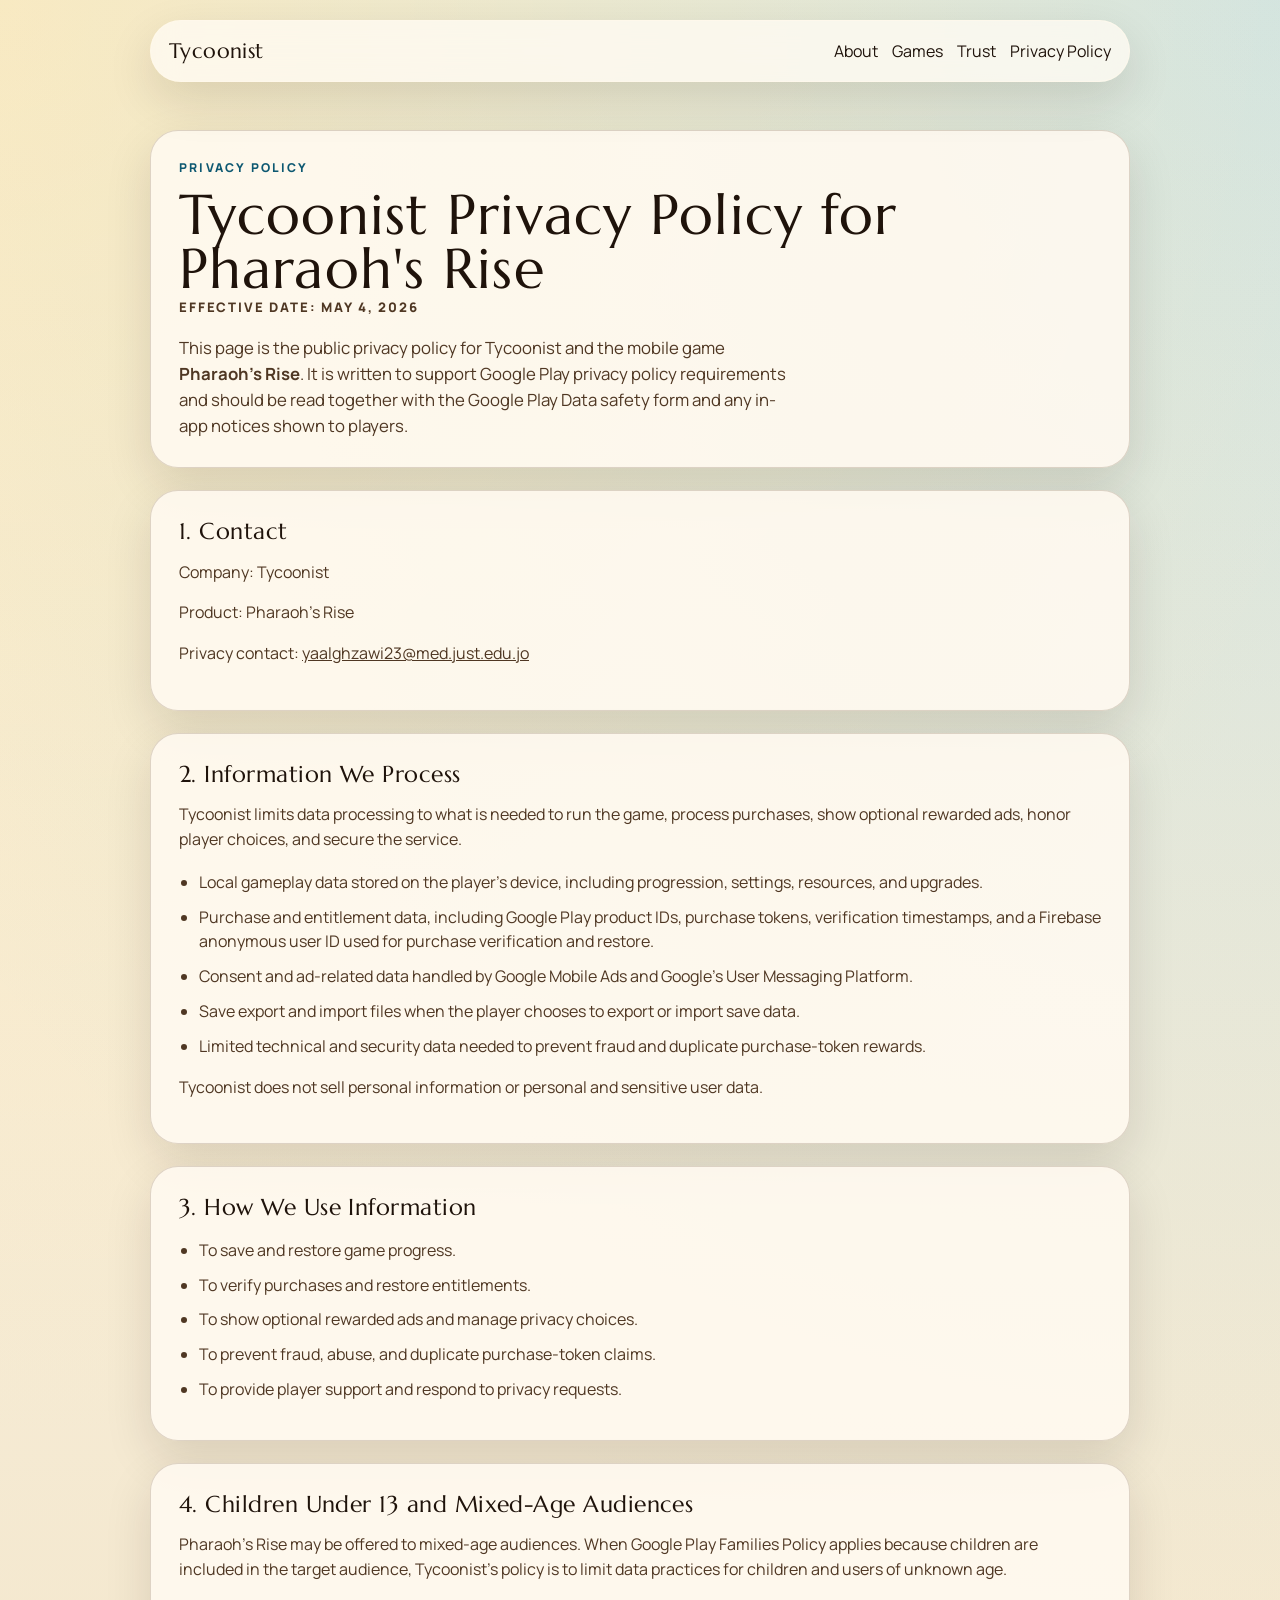
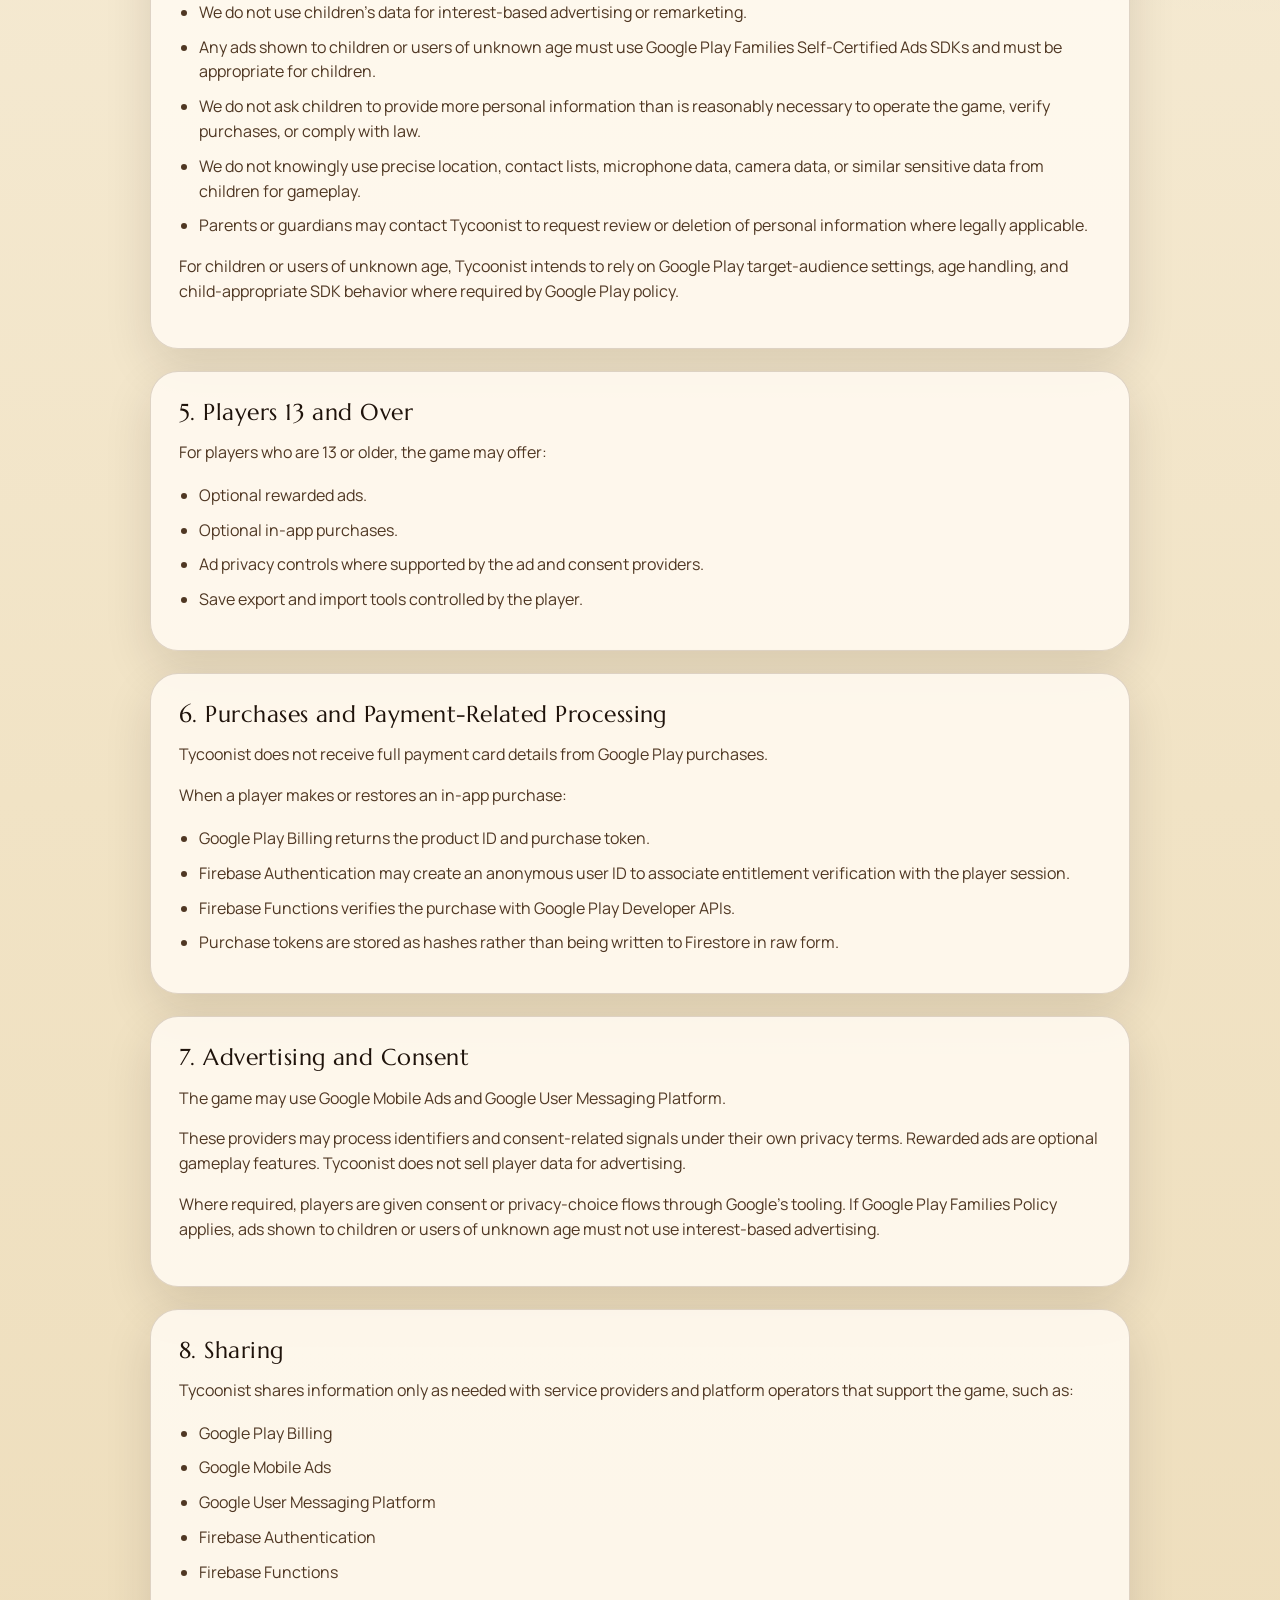
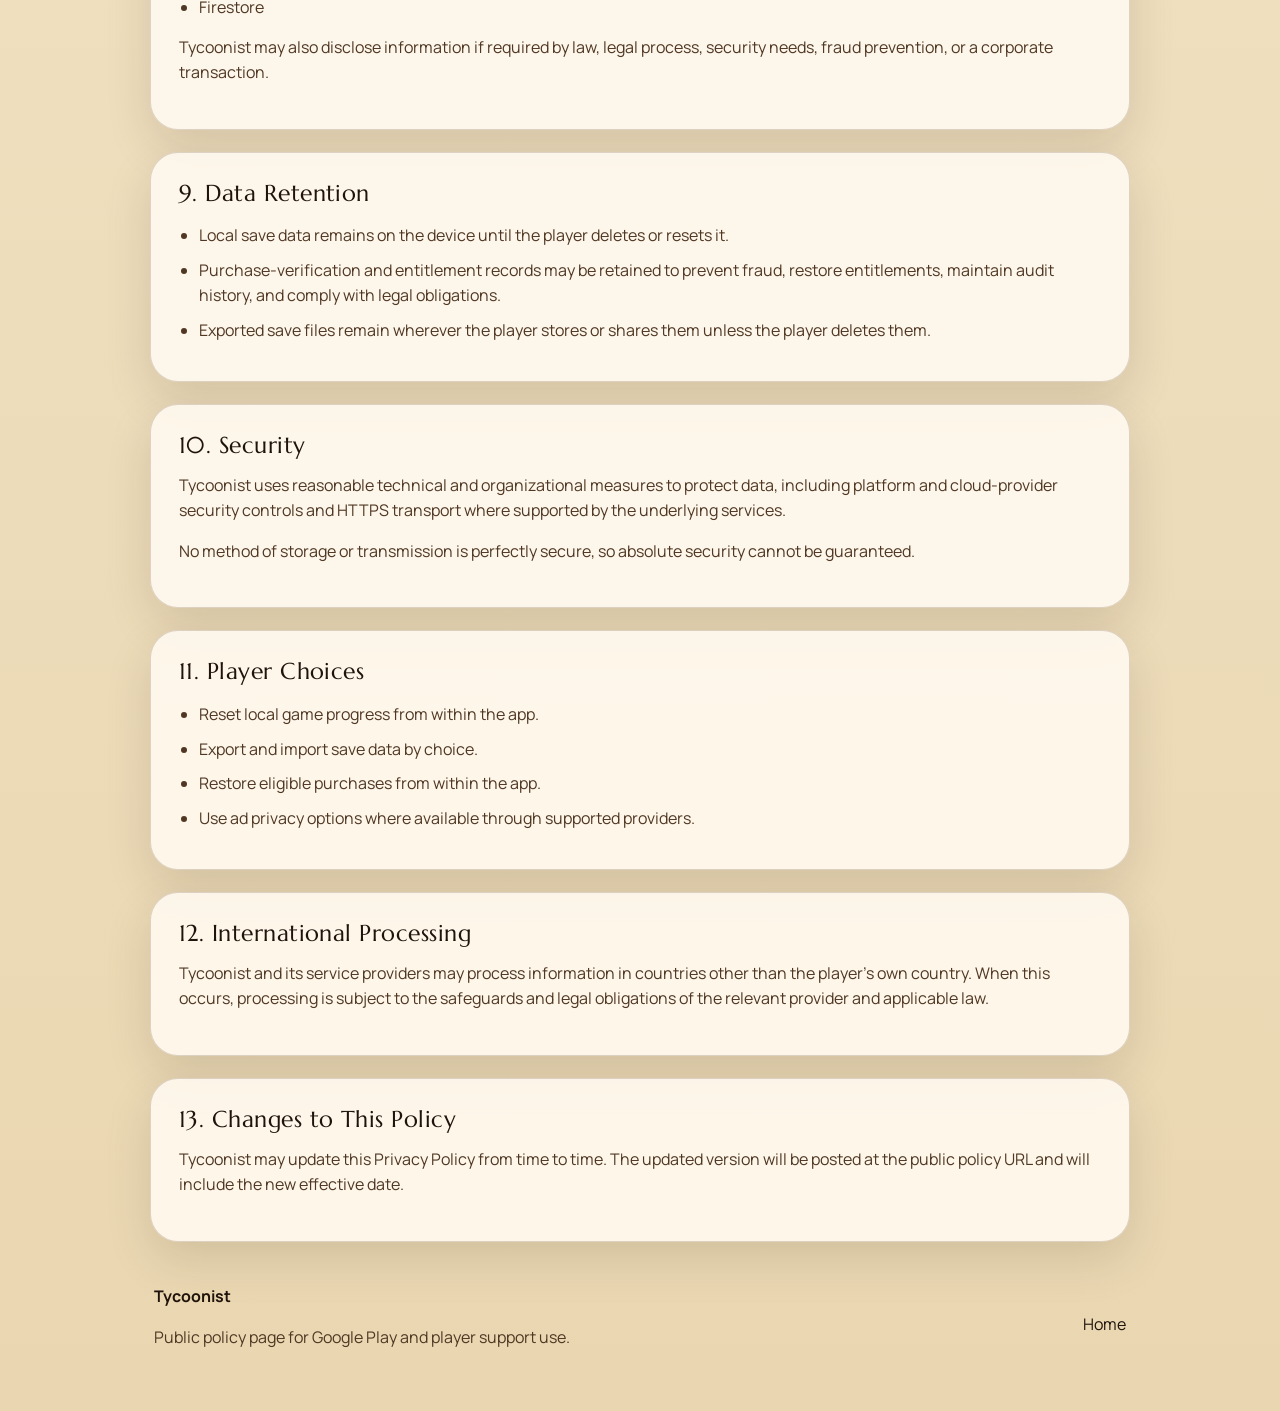
==== privacy-policy.html @ 2f2cbb04 "Add Tycoonist site and privacy policy" ====
<!DOCTYPE html>
<html lang="en">
  <head>
    <meta charset="UTF-8" />
    <meta name="viewport" content="width=device-width, initial-scale=1.0" />
    <meta
      name="description"
      content="Tycoonist privacy policy for Pharaoh's Rise, including disclosures for children under 13, users over 13, purchases, optional ads, and local save data."
    />
    <title>Tycoonist Privacy Policy</title>
    <link rel="preconnect" href="https://fonts.googleapis.com" />
    <link rel="preconnect" href="https://fonts.gstatic.com" crossorigin />
    <link
      href="https://fonts.googleapis.com/css2?family=Marcellus&family=Manrope:wght@400;500;600;700;800&display=swap"
      rel="stylesheet"
    />
    <link rel="stylesheet" href="./styles.css" />
  </head>
  <body>
    <div class="site-shell policy-shell">
      <header class="site-header">
        <a class="wordmark" href="./index.html">Tycoonist</a>
        <nav class="site-nav" aria-label="Primary">
          <a href="./index.html#about">About</a>
          <a href="./index.html#games">Games</a>
          <a href="./index.html#trust">Trust</a>
          <a href="./privacy-policy.html" aria-current="page">Privacy Policy</a>
        </nav>
      </header>

      <main class="policy-page">
        <section class="policy-header">
          <p class="eyebrow">Privacy Policy</p>
          <h1>Tycoonist Privacy Policy for Pharaoh's Rise</h1>
          <p class="policy-meta">Effective date: May 4, 2026</p>
          <p class="lede">
            This page is the public privacy policy for Tycoonist and the mobile
            game
            <strong>Pharaoh's Rise</strong>. It is written to support Google
            Play privacy policy requirements and should be read together with
            the Google Play Data safety form and any in-app notices shown to
            players.
          </p>
        </section>

        <section class="policy-section">
          <h2>1. Contact</h2>
          <p>Company: Tycoonist</p>
          <p>Product: Pharaoh's Rise</p>
          <p>
            Privacy contact:
            <a href="mailto:yaalghzawi23@med.just.edu.jo"
              >yaalghzawi23@med.just.edu.jo</a
            >
          </p>
        </section>

        <section class="policy-section">
          <h2>2. Information We Process</h2>
          <p>
            Tycoonist limits data processing to what is needed to run the game,
            process purchases, show optional rewarded ads, honor player choices,
            and secure the service.
          </p>
          <ul>
            <li>
              Local gameplay data stored on the player's device, including
              progression, settings, resources, and upgrades.
            </li>
            <li>
              Purchase and entitlement data, including Google Play product IDs,
              purchase tokens, verification timestamps, and a Firebase anonymous
              user ID used for purchase verification and restore.
            </li>
            <li>
              Consent and ad-related data handled by Google Mobile Ads and
              Google's User Messaging Platform.
            </li>
            <li>
              Save export and import files when the player chooses to export or
              import save data.
            </li>
            <li>
              Limited technical and security data needed to prevent fraud and
              duplicate purchase-token rewards.
            </li>
          </ul>
          <p>
            Tycoonist does not sell personal information or personal and
            sensitive user data.
          </p>
        </section>

        <section class="policy-section">
          <h2>3. How We Use Information</h2>
          <ul>
            <li>To save and restore game progress.</li>
            <li>To verify purchases and restore entitlements.</li>
            <li>To show optional rewarded ads and manage privacy choices.</li>
            <li>
              To prevent fraud, abuse, and duplicate purchase-token claims.
            </li>
            <li>To provide player support and respond to privacy requests.</li>
          </ul>
        </section>

        <section class="policy-section">
          <h2>4. Children Under 13 and Mixed-Age Audiences</h2>
          <p>
            Pharaoh's Rise may be offered to mixed-age audiences. When Google
            Play Families Policy applies because children are included in the
            target audience, Tycoonist's policy is to limit data practices for
            children and users of unknown age.
          </p>
          <ul>
            <li>
              We do not use children's data for interest-based advertising or
              remarketing.
            </li>
            <li>
              Any ads shown to children or users of unknown age must use Google
              Play Families Self-Certified Ads SDKs and must be appropriate for
              children.
            </li>
            <li>
              We do not ask children to provide more personal information than
              is reasonably necessary to operate the game, verify purchases, or
              comply with law.
            </li>
            <li>
              We do not knowingly use precise location, contact lists,
              microphone data, camera data, or similar sensitive data from
              children for gameplay.
            </li>
            <li>
              Parents or guardians may contact Tycoonist to request review or
              deletion of personal information where legally applicable.
            </li>
          </ul>
          <p>
            For children or users of unknown age, Tycoonist intends to rely on
            Google Play target-audience settings, age handling, and
            child-appropriate SDK behavior where required by Google Play policy.
          </p>
        </section>

        <section class="policy-section">
          <h2>5. Players 13 and Over</h2>
          <p>For players who are 13 or older, the game may offer:</p>
          <ul>
            <li>Optional rewarded ads.</li>
            <li>Optional in-app purchases.</li>
            <li>
              Ad privacy controls where supported by the ad and consent
              providers.
            </li>
            <li>Save export and import tools controlled by the player.</li>
          </ul>
        </section>

        <section class="policy-section">
          <h2>6. Purchases and Payment-Related Processing</h2>
          <p>
            Tycoonist does not receive full payment card details from Google
            Play purchases.
          </p>
          <p>When a player makes or restores an in-app purchase:</p>
          <ul>
            <li>
              Google Play Billing returns the product ID and purchase token.
            </li>
            <li>
              Firebase Authentication may create an anonymous user ID to
              associate entitlement verification with the player session.
            </li>
            <li>
              Firebase Functions verifies the purchase with Google Play
              Developer APIs.
            </li>
            <li>
              Purchase tokens are stored as hashes rather than being written to
              Firestore in raw form.
            </li>
          </ul>
        </section>

        <section class="policy-section">
          <h2>7. Advertising and Consent</h2>
          <p>
            The game may use Google Mobile Ads and Google User Messaging
            Platform.
          </p>
          <p>
            These providers may process identifiers and consent-related signals
            under their own privacy terms. Rewarded ads are optional gameplay
            features. Tycoonist does not sell player data for advertising.
          </p>
          <p>
            Where required, players are given consent or privacy-choice flows
            through Google's tooling. If Google Play Families Policy applies,
            ads shown to children or users of unknown age must not use
            interest-based advertising.
          </p>
        </section>

        <section class="policy-section">
          <h2>8. Sharing</h2>
          <p>
            Tycoonist shares information only as needed with service providers
            and platform operators that support the game, such as:
          </p>
          <ul>
            <li>Google Play Billing</li>
            <li>Google Mobile Ads</li>
            <li>Google User Messaging Platform</li>
            <li>Firebase Authentication</li>
            <li>Firebase Functions</li>
            <li>Firestore</li>
          </ul>
          <p>
            Tycoonist may also disclose information if required by law, legal
            process, security needs, fraud prevention, or a corporate
            transaction.
          </p>
        </section>

        <section class="policy-section">
          <h2>9. Data Retention</h2>
          <ul>
            <li>
              Local save data remains on the device until the player deletes or
              resets it.
            </li>
            <li>
              Purchase-verification and entitlement records may be retained to
              prevent fraud, restore entitlements, maintain audit history, and
              comply with legal obligations.
            </li>
            <li>
              Exported save files remain wherever the player stores or shares
              them unless the player deletes them.
            </li>
          </ul>
        </section>

        <section class="policy-section">
          <h2>10. Security</h2>
          <p>
            Tycoonist uses reasonable technical and organizational measures to
            protect data, including platform and cloud-provider security
            controls and HTTPS transport where supported by the underlying
            services.
          </p>
          <p>
            No method of storage or transmission is perfectly secure, so
            absolute security cannot be guaranteed.
          </p>
        </section>

        <section class="policy-section">
          <h2>11. Player Choices</h2>
          <ul>
            <li>Reset local game progress from within the app.</li>
            <li>Export and import save data by choice.</li>
            <li>Restore eligible purchases from within the app.</li>
            <li>
              Use ad privacy options where available through supported
              providers.
            </li>
          </ul>
        </section>

        <section class="policy-section">
          <h2>12. International Processing</h2>
          <p>
            Tycoonist and its service providers may process information in
            countries other than the player's own country. When this occurs,
            processing is subject to the safeguards and legal obligations of the
            relevant provider and applicable law.
          </p>
        </section>

        <section class="policy-section">
          <h2>13. Changes to This Policy</h2>
          <p>
            Tycoonist may update this Privacy Policy from time to time. The
            updated version will be posted at the public policy URL and will
            include the new effective date.
          </p>
        </section>
      </main>

      <footer class="site-footer">
        <div>
          <strong>Tycoonist</strong>
          <p>Public policy page for Google Play and player support use.</p>
        </div>
        <div>
          <a href="./index.html">Home</a>
        </div>
      </footer>
    </div>
  </body>
</html>
---- styles.css ----
:root {
  --sand-50: #fff8eb;
  --sand-100: #f3e2bf;
  --sand-200: #d8b87a;
  --sand-300: #b37e34;
  --ink-900: #1f130b;
  --ink-800: #312015;
  --ink-700: #4f3723;
  --river-500: #1ba6c8;
  --river-700: #0d5871;
  --sun-400: #f0b64d;
  --sun-500: #d48c1a;
  --card-border: rgba(77, 47, 17, 0.18);
  --shadow: 0 18px 48px rgba(30, 18, 10, 0.12);
  --radius-lg: 28px;
  --radius-md: 18px;
  color: var(--ink-900);
  background: radial-gradient(
      circle at top left,
      rgba(255, 225, 153, 0.46),
      transparent 30%
    ),
    radial-gradient(
      circle at top right,
      rgba(65, 174, 214, 0.22),
      transparent 34%
    ),
    linear-gradient(180deg, #fbf4e6 0%, #f1e3c5 52%, #ead7b1 100%);
  font-family: "Manrope", sans-serif;
  line-height: 1.55;
  font-weight: 400;
  font-synthesis: none;
  text-rendering: optimizeLegibility;
  -webkit-font-smoothing: antialiased;
  -moz-osx-font-smoothing: grayscale;
}

* {
  box-sizing: border-box;
}

html {
  scroll-behavior: smooth;
}

body {
  margin: 0;
  min-height: 100vh;
  color: var(--ink-900);
}

a {
  color: inherit;
}

.site-shell {
  width: min(1120px, calc(100% - 32px));
  margin: 0 auto;
  padding: 20px 0 40px;
}

.site-header,
.site-footer {
  display: flex;
  align-items: center;
  justify-content: space-between;
  gap: 16px;
}

.site-header {
  position: sticky;
  top: 12px;
  z-index: 10;
  padding: 14px 18px;
  margin-bottom: 26px;
  border: 1px solid rgba(255, 248, 235, 0.72);
  border-radius: 999px;
  background: rgba(255, 251, 244, 0.78);
  backdrop-filter: blur(14px);
  box-shadow: var(--shadow);
}

.wordmark,
h1,
h2,
h3 {
  font-family: "Marcellus", serif;
  letter-spacing: 0.02em;
}

.wordmark {
  text-decoration: none;
  font-size: 1.3rem;
}

.site-nav {
  display: flex;
  flex-wrap: wrap;
  gap: 14px;
}

.site-nav a,
.site-footer a {
  text-decoration: none;
}

.site-nav a:hover,
.site-footer a:hover,
.policy-section a:hover {
  text-decoration: underline;
}

.hero,
.content-section,
.policy-section,
.policy-header {
  border: 1px solid var(--card-border);
  border-radius: var(--radius-lg);
  background: rgba(255, 250, 241, 0.88);
  box-shadow: var(--shadow);
}

.hero {
  display: grid;
  grid-template-columns: minmax(0, 1.45fr) minmax(280px, 0.9fr);
  gap: 22px;
  padding: 30px;
}

.hero-copy,
.hero-card,
.feature-panel,
.final-callout,
.policy-header,
.policy-section {
  min-width: 0;
}

.eyebrow {
  margin: 0 0 10px;
  color: var(--river-700);
  font-size: 0.76rem;
  font-weight: 800;
  letter-spacing: 0.18em;
  text-transform: uppercase;
}

h1 {
  margin: 0;
  font-size: clamp(2.4rem, 5vw, 4.5rem);
  line-height: 0.97;
}

h2 {
  margin: 0;
  font-size: clamp(1.6rem, 3vw, 2.7rem);
  line-height: 1.05;
}

h3 {
  margin: 0 0 10px;
  font-size: 1.3rem;
}

.lede,
.hero-card p,
.feature-copy p,
.trust-card p,
.policy-section p,
.policy-section li,
.site-footer p,
.two-column p,
.final-callout p {
  color: var(--ink-700);
}

.lede {
  margin: 18px 0 0;
  max-width: 62ch;
  font-size: 1.05rem;
}

.hero-actions {
  display: flex;
  flex-wrap: wrap;
  gap: 12px;
  margin-top: 24px;
}

.button {
  display: inline-flex;
  align-items: center;
  justify-content: center;
  min-height: 46px;
  padding: 0 18px;
  border-radius: 999px;
  font-weight: 800;
  text-decoration: none;
}

.button-primary {
  color: #fffaf1;
  background: linear-gradient(135deg, var(--river-700), var(--river-500));
}

.button-secondary {
  border: 1px solid rgba(13, 88, 113, 0.2);
  background: rgba(255, 255, 255, 0.7);
}

.hero-card,
.trust-card {
  padding: 22px;
  border-radius: var(--radius-md);
  background: linear-gradient(
    180deg,
    rgba(255, 243, 217, 0.95),
    rgba(238, 221, 181, 0.94)
  );
  border: 1px solid rgba(143, 98, 37, 0.12);
}

.card-label,
.policy-meta {
  margin: 0 0 10px;
  color: var(--ink-700);
  font-size: 0.82rem;
  font-weight: 800;
  text-transform: uppercase;
  letter-spacing: 0.14em;
}

.stat-grid {
  display: grid;
  grid-template-columns: repeat(2, minmax(0, 1fr));
  gap: 14px;
  margin: 22px 0 0;
}

.stat-grid div {
  padding: 14px;
  border-radius: 16px;
  background: rgba(255, 251, 245, 0.72);
}

.stat-grid dt {
  color: var(--ink-700);
  font-size: 0.78rem;
  text-transform: uppercase;
  letter-spacing: 0.08em;
}

.stat-grid dd {
  margin: 6px 0 0;
  font-weight: 800;
}

.content-section,
.policy-header,
.policy-section {
  padding: 28px;
  margin-top: 22px;
}

.section-heading {
  display: grid;
  gap: 10px;
  margin-bottom: 22px;
}

.two-column {
  display: grid;
  grid-template-columns: repeat(2, minmax(0, 1fr));
  gap: 22px;
}

.feature-panel {
  display: grid;
  grid-template-columns: minmax(260px, 0.95fr) minmax(0, 1.1fr);
  gap: 22px;
  align-items: stretch;
}

.feature-media {
  position: relative;
  min-height: 320px;
  overflow: hidden;
  border-radius: 26px;
  background: linear-gradient(
    180deg,
    rgba(34, 163, 203, 0.92) 0%,
    rgba(16, 91, 117, 0.95) 42%,
    rgba(240, 205, 141, 0.98) 42%,
    rgba(216, 175, 100, 0.98) 100%
  );
}

.sun-disc {
  position: absolute;
  top: 34px;
  right: 36px;
  width: 112px;
  height: 112px;
  border-radius: 50%;
  background: radial-gradient(
    circle at 35% 35%,
    #fff0be 0%,
    var(--sun-400) 42%,
    var(--sun-500) 100%
  );
  box-shadow: 0 0 48px rgba(240, 182, 77, 0.34);
}

.dune-ridge {
  position: absolute;
  left: -6%;
  right: -6%;
  border-radius: 50%;
}

.dune-ridge-back {
  bottom: 26%;
  height: 140px;
  background: linear-gradient(
    180deg,
    rgba(232, 200, 138, 0.98),
    rgba(188, 136, 61, 0.98)
  );
}

.dune-ridge-front {
  bottom: -7%;
  height: 220px;
  background: linear-gradient(
    180deg,
    rgba(209, 163, 86, 0.98),
    rgba(150, 96, 32, 0.98)
  );
}

.city-band {
  position: absolute;
  left: 13%;
  right: 13%;
  bottom: 24%;
  display: flex;
  align-items: end;
  justify-content: space-between;
  gap: 12px;
}

.city-band span {
  display: block;
  width: 18%;
  border-radius: 8px 8px 0 0;
  background: linear-gradient(
    180deg,
    rgba(76, 46, 20, 0.96),
    rgba(40, 24, 11, 0.98)
  );
}

.city-band span:nth-child(1) {
  height: 84px;
}

.city-band span:nth-child(2) {
  height: 118px;
}

.city-band span:nth-child(3) {
  height: 68px;
}

.city-band span:nth-child(4) {
  height: 146px;
}

.feature-list,
.policy-section ul {
  margin: 18px 0 0;
  padding-left: 20px;
}

.feature-list li,
.policy-section li {
  margin-bottom: 10px;
}

.trust-grid {
  display: grid;
  grid-template-columns: repeat(3, minmax(0, 1fr));
  gap: 18px;
}

.final-callout {
  display: flex;
  align-items: center;
  justify-content: space-between;
  gap: 18px;
}

.site-footer {
  margin-top: 22px;
  padding: 20px 4px 6px;
}

.policy-shell {
  max-width: 980px;
}

.policy-page {
  display: grid;
  gap: 0;
}

.policy-header h1 {
  font-size: clamp(2rem, 4.4vw, 3.5rem);
}

.policy-section h2 {
  margin-bottom: 12px;
  font-size: 1.45rem;
}

@media (max-width: 860px) {
  .site-shell {
    width: min(100% - 18px, 1120px);
    padding-top: 10px;
  }

  .site-header,
  .site-footer,
  .hero,
  .feature-panel,
  .two-column,
  .trust-grid,
  .final-callout {
    grid-template-columns: 1fr;
    flex-direction: column;
    align-items: stretch;
  }

  .site-header,
  .site-footer {
    border-radius: 24px;
  }

  .hero,
  .content-section,
  .policy-header,
  .policy-section {
    padding: 20px;
  }

  .hero {
    gap: 18px;
  }

  .feature-media {
    min-height: 250px;
  }
}

@media (max-width: 560px) {
  .site-nav {
    gap: 10px;
    font-size: 0.92rem;
  }

  .stat-grid,
  .trust-grid {
    grid-template-columns: 1fr;
  }
}
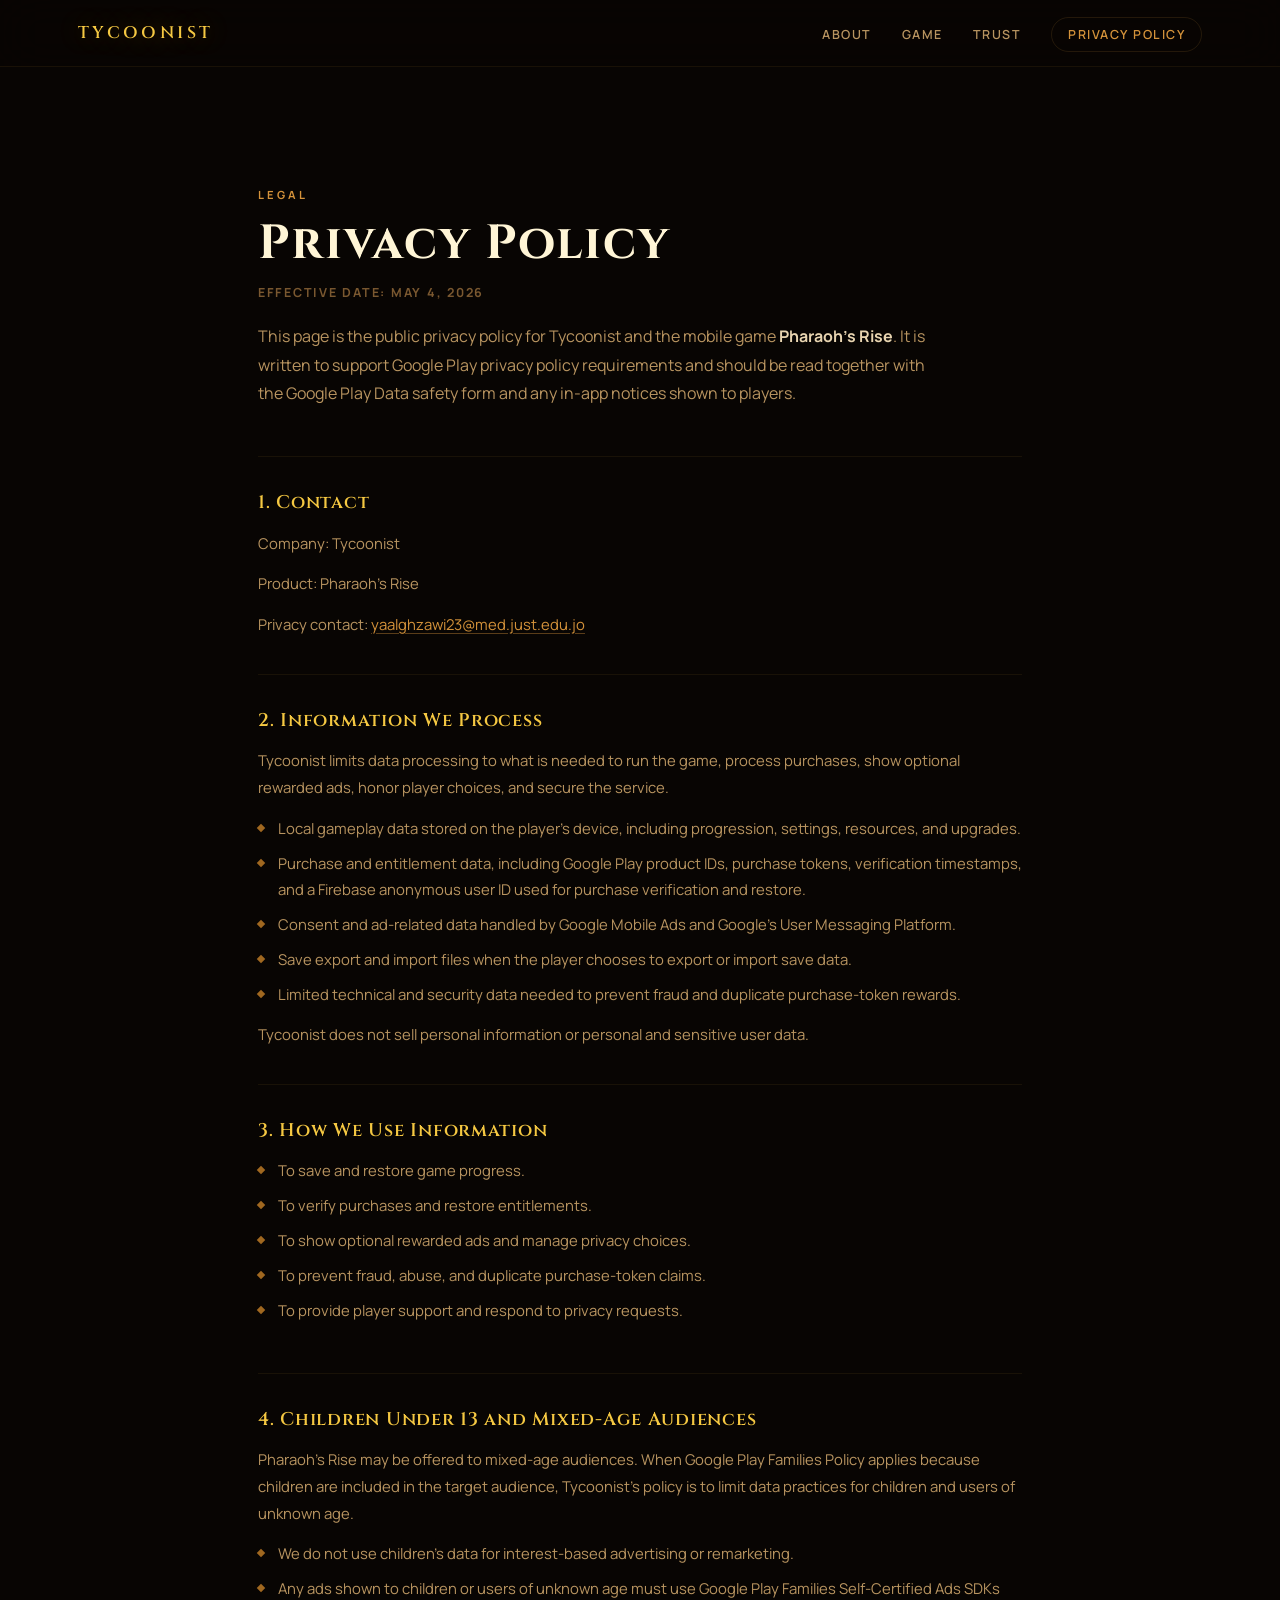
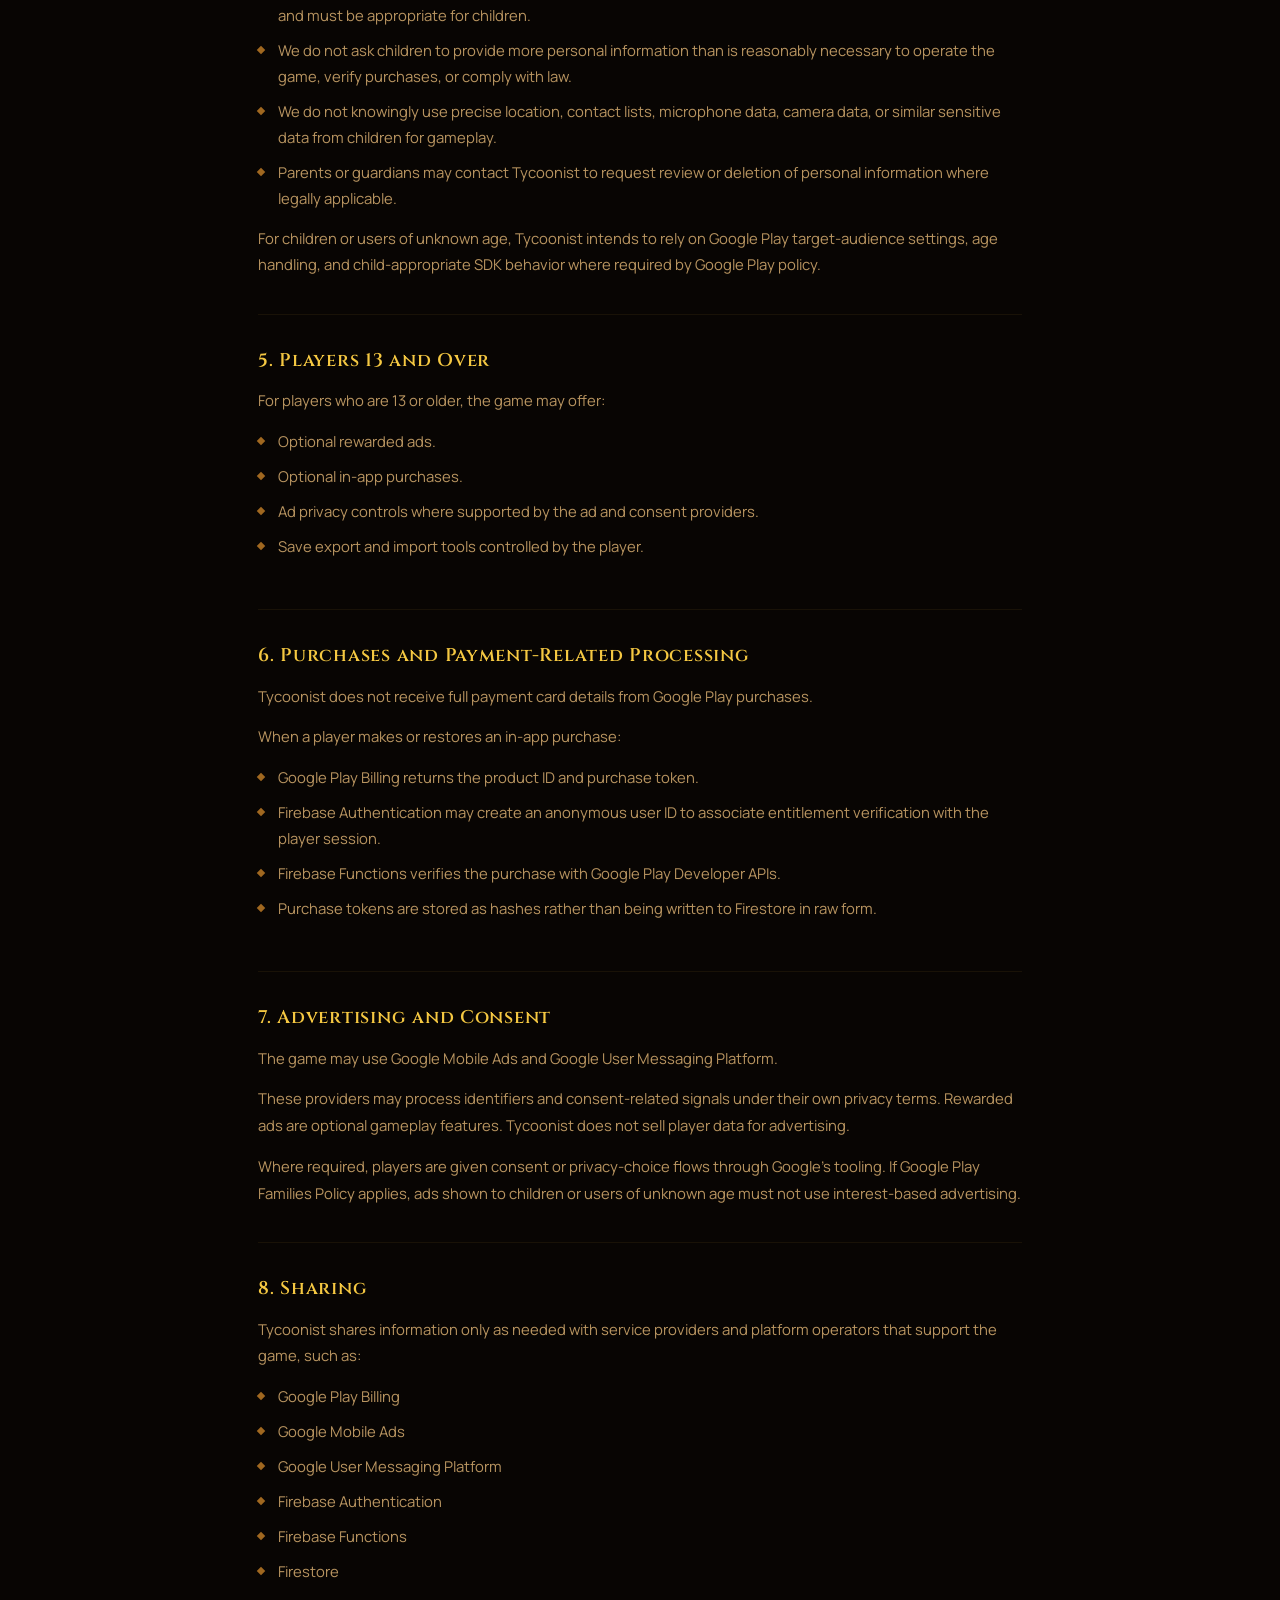
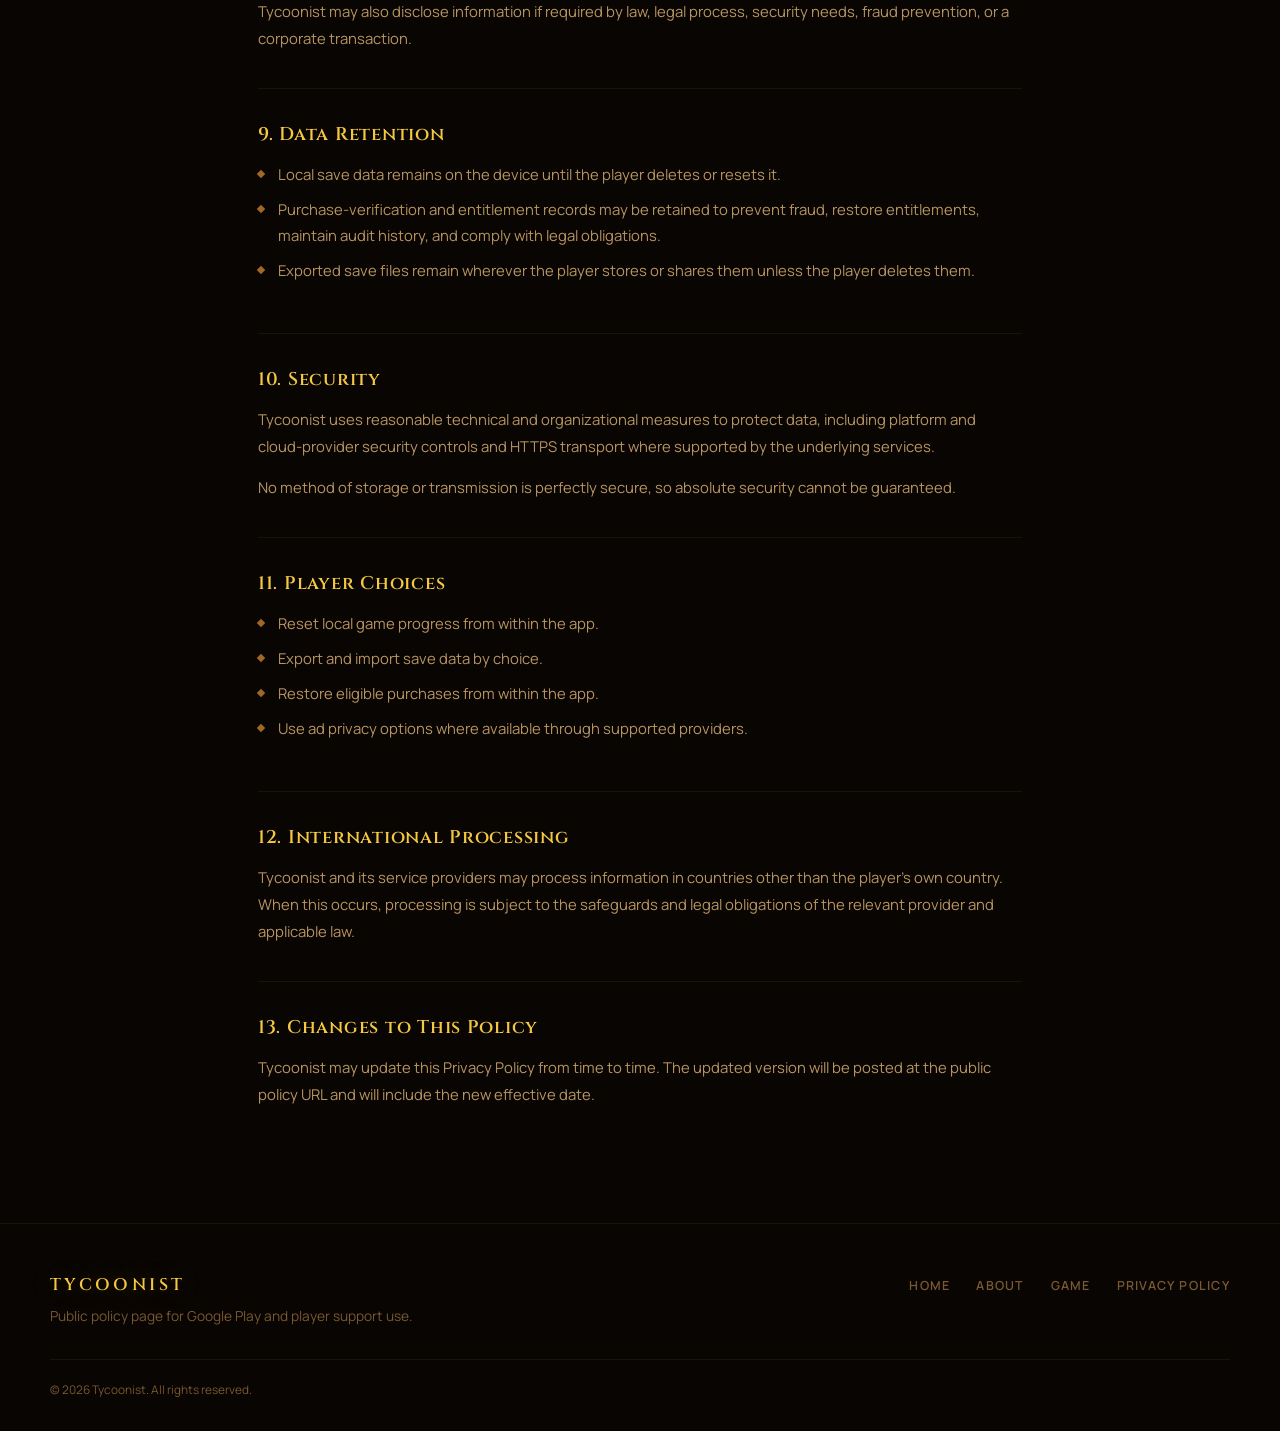
==== commit 443de1de: "Redesign website with immersive dark Egyptian game aesthetic Complete visual overhaul inspired by Ph" ====
--- a/privacy-policy.html
+++ b/privacy-policy.html
@@ -7,41 +7,50 @@
       name="description"
       content="Tycoonist privacy policy for Pharaoh's Rise, including disclosures for children under 13, users over 13, purchases, optional ads, and local save data."
     />
-    <title>Tycoonist Privacy Policy</title>
+    <title>Privacy Policy — Tycoonist</title>
     <link rel="preconnect" href="https://fonts.googleapis.com" />
     <link rel="preconnect" href="https://fonts.gstatic.com" crossorigin />
     <link
-      href="https://fonts.googleapis.com/css2?family=Marcellus&family=Manrope:wght@400;500;600;700;800&display=swap"
+      href="https://fonts.googleapis.com/css2?family=Cinzel:wght@400;600;700;900&family=Cinzel+Decorative:wght@700&family=Lora:ital,wght@0,400;1,400&family=Manrope:wght@400;500;600;700;800&display=swap"
       rel="stylesheet"
     />
     <link rel="stylesheet" href="./styles.css" />
   </head>
-  <body>
-    <div class="site-shell policy-shell">
-      <header class="site-header">
-        <a class="wordmark" href="./index.html">Tycoonist</a>
-        <nav class="site-nav" aria-label="Primary">
-          <a href="./index.html#about">About</a>
-          <a href="./index.html#games">Games</a>
-          <a href="./index.html#trust">Trust</a>
-          <a href="./privacy-policy.html" aria-current="page">Privacy Policy</a>
-        </nav>
+  <body class="policy-page-body">
+
+    <!-- ============================================================
+         NAVIGATION
+    ============================================================ -->
+    <nav class="site-nav" role="navigation" aria-label="Primary">
+      <div class="nav-inner">
+        <a class="wordmark" href="./index.html">TYCOONIST</a>
+        <ul class="nav-links" role="list">
+          <li><a href="./index.html#about">About</a></li>
+          <li><a href="./index.html#game">Game</a></li>
+          <li><a href="./index.html#trust">Trust</a></li>
+          <li><a href="./privacy-policy.html" class="nav-pill" aria-current="page">Privacy Policy</a></li>
+        </ul>
+      </div>
+    </nav>
+
+    <!-- ============================================================
+         POLICY CONTENT
+    ============================================================ -->
+    <div class="policy-wrapper">
+
+      <header class="policy-hero">
+        <p class="section-eyebrow">Legal</p>
+        <h1>Privacy Policy</h1>
+        <p class="policy-meta">Effective date: May 4, 2026</p>
+        <p class="policy-intro">
+          This page is the public privacy policy for Tycoonist and the mobile game
+          <strong>Pharaoh's Rise</strong>. It is written to support Google Play privacy
+          policy requirements and should be read together with the Google Play Data safety
+          form and any in-app notices shown to players.
+        </p>
       </header>
 
-      <main class="policy-page">
-        <section class="policy-header">
-          <p class="eyebrow">Privacy Policy</p>
-          <h1>Tycoonist Privacy Policy for Pharaoh's Rise</h1>
-          <p class="policy-meta">Effective date: May 4, 2026</p>
-          <p class="lede">
-            This page is the public privacy policy for Tycoonist and the mobile
-            game
-            <strong>Pharaoh's Rise</strong>. It is written to support Google
-            Play privacy policy requirements and should be read together with
-            the Google Play Data safety form and any in-app notices shown to
-            players.
-          </p>
-        </section>
+      <main>
 
         <section class="policy-section">
           <h2>1. Contact</h2>
@@ -49,46 +58,40 @@
           <p>Product: Pharaoh's Rise</p>
           <p>
             Privacy contact:
-            <a href="mailto:yaalghzawi23@med.just.edu.jo"
-              >yaalghzawi23@med.just.edu.jo</a
-            >
+            <a href="mailto:yaalghzawi23@med.just.edu.jo">yaalghzawi23@med.just.edu.jo</a>
           </p>
         </section>
 
         <section class="policy-section">
           <h2>2. Information We Process</h2>
           <p>
-            Tycoonist limits data processing to what is needed to run the game,
-            process purchases, show optional rewarded ads, honor player choices,
-            and secure the service.
-          </p>
-          <ul>
-            <li>
-              Local gameplay data stored on the player's device, including
-              progression, settings, resources, and upgrades.
-            </li>
-            <li>
-              Purchase and entitlement data, including Google Play product IDs,
-              purchase tokens, verification timestamps, and a Firebase anonymous
-              user ID used for purchase verification and restore.
-            </li>
-            <li>
-              Consent and ad-related data handled by Google Mobile Ads and
-              Google's User Messaging Platform.
-            </li>
-            <li>
-              Save export and import files when the player chooses to export or
-              import save data.
-            </li>
-            <li>
-              Limited technical and security data needed to prevent fraud and
-              duplicate purchase-token rewards.
-            </li>
-          </ul>
-          <p>
-            Tycoonist does not sell personal information or personal and
-            sensitive user data.
-          </p>
+            Tycoonist limits data processing to what is needed to run the game, process
+            purchases, show optional rewarded ads, honor player choices, and secure the service.
+          </p>
+          <ul>
+            <li>
+              Local gameplay data stored on the player's device, including progression,
+              settings, resources, and upgrades.
+            </li>
+            <li>
+              Purchase and entitlement data, including Google Play product IDs, purchase
+              tokens, verification timestamps, and a Firebase anonymous user ID used for
+              purchase verification and restore.
+            </li>
+            <li>
+              Consent and ad-related data handled by Google Mobile Ads and Google's User
+              Messaging Platform.
+            </li>
+            <li>
+              Save export and import files when the player chooses to export or import
+              save data.
+            </li>
+            <li>
+              Limited technical and security data needed to prevent fraud and duplicate
+              purchase-token rewards.
+            </li>
+          </ul>
+          <p>Tycoonist does not sell personal information or personal and sensitive user data.</p>
         </section>
 
         <section class="policy-section">
@@ -97,9 +100,7 @@
             <li>To save and restore game progress.</li>
             <li>To verify purchases and restore entitlements.</li>
             <li>To show optional rewarded ads and manage privacy choices.</li>
-            <li>
-              To prevent fraud, abuse, and duplicate purchase-token claims.
-            </li>
+            <li>To prevent fraud, abuse, and duplicate purchase-token claims.</li>
             <li>To provide player support and respond to privacy requests.</li>
           </ul>
         </section>
@@ -107,40 +108,35 @@
         <section class="policy-section">
           <h2>4. Children Under 13 and Mixed-Age Audiences</h2>
           <p>
-            Pharaoh's Rise may be offered to mixed-age audiences. When Google
-            Play Families Policy applies because children are included in the
-            target audience, Tycoonist's policy is to limit data practices for
-            children and users of unknown age.
-          </p>
-          <ul>
-            <li>
-              We do not use children's data for interest-based advertising or
-              remarketing.
-            </li>
-            <li>
-              Any ads shown to children or users of unknown age must use Google
-              Play Families Self-Certified Ads SDKs and must be appropriate for
-              children.
-            </li>
-            <li>
-              We do not ask children to provide more personal information than
-              is reasonably necessary to operate the game, verify purchases, or
-              comply with law.
-            </li>
-            <li>
-              We do not knowingly use precise location, contact lists,
-              microphone data, camera data, or similar sensitive data from
-              children for gameplay.
-            </li>
-            <li>
-              Parents or guardians may contact Tycoonist to request review or
-              deletion of personal information where legally applicable.
-            </li>
-          </ul>
-          <p>
-            For children or users of unknown age, Tycoonist intends to rely on
-            Google Play target-audience settings, age handling, and
-            child-appropriate SDK behavior where required by Google Play policy.
+            Pharaoh's Rise may be offered to mixed-age audiences. When Google Play Families
+            Policy applies because children are included in the target audience, Tycoonist's
+            policy is to limit data practices for children and users of unknown age.
+          </p>
+          <ul>
+            <li>
+              We do not use children's data for interest-based advertising or remarketing.
+            </li>
+            <li>
+              Any ads shown to children or users of unknown age must use Google Play Families
+              Self-Certified Ads SDKs and must be appropriate for children.
+            </li>
+            <li>
+              We do not ask children to provide more personal information than is reasonably
+              necessary to operate the game, verify purchases, or comply with law.
+            </li>
+            <li>
+              We do not knowingly use precise location, contact lists, microphone data,
+              camera data, or similar sensitive data from children for gameplay.
+            </li>
+            <li>
+              Parents or guardians may contact Tycoonist to request review or deletion of
+              personal information where legally applicable.
+            </li>
+          </ul>
+          <p>
+            For children or users of unknown age, Tycoonist intends to rely on Google Play
+            target-audience settings, age handling, and child-appropriate SDK behavior where
+            required by Google Play policy.
           </p>
         </section>
 
@@ -150,64 +146,49 @@
           <ul>
             <li>Optional rewarded ads.</li>
             <li>Optional in-app purchases.</li>
-            <li>
-              Ad privacy controls where supported by the ad and consent
-              providers.
-            </li>
+            <li>Ad privacy controls where supported by the ad and consent providers.</li>
             <li>Save export and import tools controlled by the player.</li>
           </ul>
         </section>
 
         <section class="policy-section">
           <h2>6. Purchases and Payment-Related Processing</h2>
-          <p>
-            Tycoonist does not receive full payment card details from Google
-            Play purchases.
-          </p>
+          <p>Tycoonist does not receive full payment card details from Google Play purchases.</p>
           <p>When a player makes or restores an in-app purchase:</p>
           <ul>
-            <li>
-              Google Play Billing returns the product ID and purchase token.
-            </li>
-            <li>
-              Firebase Authentication may create an anonymous user ID to
-              associate entitlement verification with the player session.
-            </li>
-            <li>
-              Firebase Functions verifies the purchase with Google Play
-              Developer APIs.
-            </li>
-            <li>
-              Purchase tokens are stored as hashes rather than being written to
-              Firestore in raw form.
+            <li>Google Play Billing returns the product ID and purchase token.</li>
+            <li>
+              Firebase Authentication may create an anonymous user ID to associate
+              entitlement verification with the player session.
+            </li>
+            <li>Firebase Functions verifies the purchase with Google Play Developer APIs.</li>
+            <li>
+              Purchase tokens are stored as hashes rather than being written to Firestore
+              in raw form.
             </li>
           </ul>
         </section>
 
         <section class="policy-section">
           <h2>7. Advertising and Consent</h2>
-          <p>
-            The game may use Google Mobile Ads and Google User Messaging
-            Platform.
-          </p>
-          <p>
-            These providers may process identifiers and consent-related signals
-            under their own privacy terms. Rewarded ads are optional gameplay
-            features. Tycoonist does not sell player data for advertising.
-          </p>
-          <p>
-            Where required, players are given consent or privacy-choice flows
-            through Google's tooling. If Google Play Families Policy applies,
-            ads shown to children or users of unknown age must not use
-            interest-based advertising.
+          <p>The game may use Google Mobile Ads and Google User Messaging Platform.</p>
+          <p>
+            These providers may process identifiers and consent-related signals under their
+            own privacy terms. Rewarded ads are optional gameplay features. Tycoonist does
+            not sell player data for advertising.
+          </p>
+          <p>
+            Where required, players are given consent or privacy-choice flows through Google's
+            tooling. If Google Play Families Policy applies, ads shown to children or users of
+            unknown age must not use interest-based advertising.
           </p>
         </section>
 
         <section class="policy-section">
           <h2>8. Sharing</h2>
           <p>
-            Tycoonist shares information only as needed with service providers
-            and platform operators that support the game, such as:
+            Tycoonist shares information only as needed with service providers and platform
+            operators that support the game, such as:
           </p>
           <ul>
             <li>Google Play Billing</li>
@@ -218,27 +199,22 @@
             <li>Firestore</li>
           </ul>
           <p>
-            Tycoonist may also disclose information if required by law, legal
-            process, security needs, fraud prevention, or a corporate
-            transaction.
+            Tycoonist may also disclose information if required by law, legal process,
+            security needs, fraud prevention, or a corporate transaction.
           </p>
         </section>
 
         <section class="policy-section">
           <h2>9. Data Retention</h2>
           <ul>
-            <li>
-              Local save data remains on the device until the player deletes or
-              resets it.
-            </li>
-            <li>
-              Purchase-verification and entitlement records may be retained to
-              prevent fraud, restore entitlements, maintain audit history, and
-              comply with legal obligations.
-            </li>
-            <li>
-              Exported save files remain wherever the player stores or shares
-              them unless the player deletes them.
+            <li>Local save data remains on the device until the player deletes or resets it.</li>
+            <li>
+              Purchase-verification and entitlement records may be retained to prevent fraud,
+              restore entitlements, maintain audit history, and comply with legal obligations.
+            </li>
+            <li>
+              Exported save files remain wherever the player stores or shares them unless
+              the player deletes them.
             </li>
           </ul>
         </section>
@@ -246,15 +222,11 @@
         <section class="policy-section">
           <h2>10. Security</h2>
           <p>
-            Tycoonist uses reasonable technical and organizational measures to
-            protect data, including platform and cloud-provider security
-            controls and HTTPS transport where supported by the underlying
-            services.
-          </p>
-          <p>
-            No method of storage or transmission is perfectly secure, so
-            absolute security cannot be guaranteed.
-          </p>
+            Tycoonist uses reasonable technical and organizational measures to protect data,
+            including platform and cloud-provider security controls and HTTPS transport where
+            supported by the underlying services.
+          </p>
+          <p>No method of storage or transmission is perfectly secure, so absolute security cannot be guaranteed.</p>
         </section>
 
         <section class="policy-section">
@@ -263,42 +235,50 @@
             <li>Reset local game progress from within the app.</li>
             <li>Export and import save data by choice.</li>
             <li>Restore eligible purchases from within the app.</li>
-            <li>
-              Use ad privacy options where available through supported
-              providers.
-            </li>
+            <li>Use ad privacy options where available through supported providers.</li>
           </ul>
         </section>
 
         <section class="policy-section">
           <h2>12. International Processing</h2>
           <p>
-            Tycoonist and its service providers may process information in
-            countries other than the player's own country. When this occurs,
-            processing is subject to the safeguards and legal obligations of the
-            relevant provider and applicable law.
+            Tycoonist and its service providers may process information in countries other
+            than the player's own country. When this occurs, processing is subject to the
+            safeguards and legal obligations of the relevant provider and applicable law.
           </p>
         </section>
 
         <section class="policy-section">
           <h2>13. Changes to This Policy</h2>
           <p>
-            Tycoonist may update this Privacy Policy from time to time. The
-            updated version will be posted at the public policy URL and will
-            include the new effective date.
-          </p>
-        </section>
+            Tycoonist may update this Privacy Policy from time to time. The updated version
+            will be posted at the public policy URL and will include the new effective date.
+          </p>
+        </section>
+
       </main>
-
-      <footer class="site-footer">
-        <div>
-          <strong>Tycoonist</strong>
+    </div>
+
+    <!-- ============================================================
+         FOOTER
+    ============================================================ -->
+    <footer class="site-footer">
+      <div class="footer-inner">
+        <div class="footer-brand">
+          <a class="wordmark footer-wordmark" href="./index.html">TYCOONIST</a>
           <p>Public policy page for Google Play and player support use.</p>
         </div>
-        <div>
+        <nav class="footer-nav" aria-label="Footer navigation">
           <a href="./index.html">Home</a>
-        </div>
-      </footer>
-    </div>
+          <a href="./index.html#about">About</a>
+          <a href="./index.html#game">Game</a>
+          <a href="./privacy-policy.html" aria-current="page">Privacy Policy</a>
+        </nav>
+      </div>
+      <div class="footer-bottom">
+        <p>&copy; 2026 Tycoonist. All rights reserved.</p>
+      </div>
+    </footer>
+
   </body>
 </html>
--- a/styles.css
+++ b/styles.css
@@ -1,475 +1,1172 @@
+/* ============================================================
+   DESIGN TOKENS
+   ============================================================ */
 :root {
-  --sand-50: #fff8eb;
-  --sand-100: #f3e2bf;
-  --sand-200: #d8b87a;
-  --sand-300: #b37e34;
-  --ink-900: #1f130b;
-  --ink-800: #312015;
-  --ink-700: #4f3723;
-  --river-500: #1ba6c8;
-  --river-700: #0d5871;
-  --sun-400: #f0b64d;
-  --sun-500: #d48c1a;
-  --card-border: rgba(77, 47, 17, 0.18);
-  --shadow: 0 18px 48px rgba(30, 18, 10, 0.12);
-  --radius-lg: 28px;
-  --radius-md: 18px;
-  color: var(--ink-900);
-  background: radial-gradient(
-      circle at top left,
-      rgba(255, 225, 153, 0.46),
-      transparent 30%
-    ),
-    radial-gradient(
-      circle at top right,
-      rgba(65, 174, 214, 0.22),
-      transparent 34%
-    ),
-    linear-gradient(180deg, #fbf4e6 0%, #f1e3c5 52%, #ead7b1 100%);
+  /* Gold */
+  --gold-100: #fff5d6;
+  --gold-200: #ffe49a;
+  --gold-300: #f5c842;
+  --gold-400: #d4923a;
+  --gold-500: #a06820;
+  --gold-600: #7a4e10;
+
+  /* Dark earth backgrounds */
+  --bg-deepest: #080503;
+  --bg-deep:    #100704;
+  --bg-dark:    #180c05;
+  --bg-mid:     #201008;
+  --bg-card:    #1c0e06;
+  --bg-card-hover: #241408;
+
+  /* Nile blue */
+  --nile-700: #0d3a5a;
+  --nile-500: #1a6a98;
+  --nile-300: #3a9ac8;
+
+  /* Text */
+  --text-gold:   #f0d080;
+  --text-light:  #e8d4b0;
+  --text-body:   #b89460;
+  --text-muted:  #7a5830;
+
+  /* Borders */
+  --border-glow:   rgba(212, 146, 58, 0.35);
+  --border-subtle: rgba(212, 146, 58, 0.14);
+  --border-dark:   rgba(255, 180, 60, 0.07);
+
+  /* Shadows / glows */
+  --shadow-deep: 0 24px 72px rgba(0, 0, 0, 0.7);
+  --shadow-card: 0 8px 32px rgba(0, 0, 0, 0.45);
+  --glow-gold:   0 0 40px rgba(212, 146, 58, 0.22);
+
+  /* Layout */
+  --max-width: 1180px;
+  --radius-lg: 22px;
+  --radius-md: 14px;
+  --radius-sm: 8px;
+  --radius-pill: 999px;
+}
+
+/* ============================================================
+   RESET
+   ============================================================ */
+*, *::before, *::after {
+  box-sizing: border-box;
+  margin: 0;
+  padding: 0;
+}
+
+html {
+  scroll-behavior: smooth;
+}
+
+body {
+  background-color: var(--bg-deepest);
+  color: var(--text-light);
   font-family: "Manrope", sans-serif;
-  line-height: 1.55;
   font-weight: 400;
-  font-synthesis: none;
-  text-rendering: optimizeLegibility;
+  line-height: 1.65;
   -webkit-font-smoothing: antialiased;
   -moz-osx-font-smoothing: grayscale;
-}
-
-* {
-  box-sizing: border-box;
-}
-
-html {
-  scroll-behavior: smooth;
-}
-
-body {
-  margin: 0;
-  min-height: 100vh;
-  color: var(--ink-900);
+  overflow-x: hidden;
 }
 
 a {
   color: inherit;
-}
-
-.site-shell {
-  width: min(1120px, calc(100% - 32px));
+  text-decoration: none;
+}
+
+img {
+  display: block;
+  width: 100%;
+  object-fit: cover;
+}
+
+ul, ol {
+  list-style: none;
+}
+
+/* ============================================================
+   TYPOGRAPHY
+   ============================================================ */
+h1, h2, h3, .wordmark {
+  font-family: "Cinzel", serif;
+  letter-spacing: 0.04em;
+  line-height: 1.1;
+}
+
+.gold-text {
+  background: linear-gradient(
+    135deg,
+    var(--gold-200) 0%,
+    var(--gold-300) 45%,
+    var(--gold-400) 70%,
+    var(--gold-200) 100%
+  );
+  -webkit-background-clip: text;
+  -webkit-text-fill-color: transparent;
+  background-clip: text;
+}
+
+.section-eyebrow {
+  display: inline-block;
+  color: var(--gold-400);
+  font-family: "Manrope", sans-serif;
+  font-size: 0.7rem;
+  font-weight: 700;
+  letter-spacing: 0.26em;
+  text-transform: uppercase;
+  margin-bottom: 14px;
+}
+
+.section-title {
+  font-size: clamp(1.8rem, 3.2vw, 2.9rem);
+  color: var(--gold-100);
+  margin-bottom: 0;
+}
+
+.section-subtitle {
+  max-width: 54ch;
+  margin: 20px auto 0;
+  color: var(--text-body);
+  font-size: 1.02rem;
+  line-height: 1.7;
+}
+
+/* ============================================================
+   ORNAMENT DIVIDER
+   ============================================================ */
+.ornament-divider {
+  display: flex;
+  align-items: center;
+  gap: 14px;
+  margin: 20px 0 28px;
+}
+
+.ornament-divider.centered {
+  justify-content: center;
+  max-width: 280px;
+  margin-left: auto;
+  margin-right: auto;
+}
+
+.ornament-divider span:not(.diamond) {
+  flex: 1;
+  height: 1px;
+  background: linear-gradient(90deg, transparent, var(--border-glow), transparent);
+}
+
+.ornament-divider .diamond {
+  flex-shrink: 0;
+  width: 7px;
+  height: 7px;
+  background: var(--gold-400);
+  transform: rotate(45deg);
+}
+
+/* ============================================================
+   BUTTONS
+   ============================================================ */
+.btn {
+  display: inline-flex;
+  align-items: center;
+  justify-content: center;
+  min-height: 50px;
+  padding: 0 28px;
+  border-radius: var(--radius-pill);
+  font-family: "Manrope", sans-serif;
+  font-size: 0.84rem;
+  font-weight: 700;
+  letter-spacing: 0.1em;
+  text-transform: uppercase;
+  transition: transform 0.22s ease, box-shadow 0.22s ease, background 0.22s ease;
+  cursor: pointer;
+  white-space: nowrap;
+}
+
+.btn-gold {
+  background: linear-gradient(135deg, #c87828 0%, var(--gold-300) 50%, #c87828 100%);
+  background-size: 200% 100%;
+  background-position: 0% center;
+  color: #1a0c04;
+  box-shadow: 0 4px 24px rgba(200, 120, 40, 0.4);
+}
+
+.btn-gold:hover {
+  background-position: 100% center;
+  transform: translateY(-2px);
+  box-shadow: 0 8px 36px rgba(200, 120, 40, 0.55);
+}
+
+.btn-outline {
+  border: 1px solid var(--border-glow);
+  color: var(--text-gold);
+  background: rgba(255, 255, 255, 0.03);
+}
+
+.btn-outline:hover {
+  background: rgba(212, 146, 58, 0.1);
+  border-color: var(--gold-300);
+  transform: translateY(-2px);
+}
+
+.btn-gold-outline {
+  border: 1px solid var(--border-subtle);
+  color: var(--gold-400);
+  background: transparent;
+  min-height: 44px;
+  padding: 0 22px;
+  font-size: 0.82rem;
+}
+
+.btn-gold-outline:hover {
+  background: rgba(212, 146, 58, 0.08);
+  border-color: var(--gold-400);
+  transform: translateY(-1px);
+}
+
+/* ============================================================
+   NAVIGATION
+   ============================================================ */
+.site-nav {
+  position: fixed;
+  top: 0;
+  left: 0;
+  right: 0;
+  z-index: 200;
+  background: rgba(8, 5, 3, 0.88);
+  backdrop-filter: blur(24px);
+  -webkit-backdrop-filter: blur(24px);
+  border-bottom: 1px solid var(--border-dark);
+}
+
+.nav-inner {
+  max-width: var(--max-width);
   margin: 0 auto;
-  padding: 20px 0 40px;
-}
-
-.site-header,
-.site-footer {
+  padding: 0 28px;
   display: flex;
   align-items: center;
   justify-content: space-between;
-  gap: 16px;
-}
-
-.site-header {
-  position: sticky;
-  top: 12px;
-  z-index: 10;
-  padding: 14px 18px;
-  margin-bottom: 26px;
-  border: 1px solid rgba(255, 248, 235, 0.72);
-  border-radius: 999px;
-  background: rgba(255, 251, 244, 0.78);
-  backdrop-filter: blur(14px);
-  box-shadow: var(--shadow);
-}
-
-.wordmark,
-h1,
-h2,
-h3 {
-  font-family: "Marcellus", serif;
-  letter-spacing: 0.02em;
+  height: 66px;
 }
 
 .wordmark {
-  text-decoration: none;
-  font-size: 1.3rem;
-}
-
-.site-nav {
-  display: flex;
+  font-family: "Cinzel", serif;
+  font-size: 1.05rem;
+  font-weight: 600;
+  letter-spacing: 0.2em;
+  color: var(--gold-300);
+  text-shadow: 0 0 24px rgba(245, 200, 66, 0.35);
+}
+
+.nav-links {
+  display: flex;
+  align-items: center;
+  gap: 30px;
+}
+
+.nav-links a {
+  font-size: 0.78rem;
+  font-weight: 600;
+  letter-spacing: 0.12em;
+  color: var(--text-body);
+  text-transform: uppercase;
+  transition: color 0.2s;
+}
+
+.nav-links a:hover {
+  color: var(--gold-300);
+}
+
+.nav-pill {
+  padding: 8px 16px;
+  border: 1px solid var(--border-subtle);
+  border-radius: var(--radius-pill);
+  color: var(--gold-400) !important;
+}
+
+.nav-pill:hover {
+  background: rgba(212, 146, 58, 0.08) !important;
+  border-color: var(--gold-400) !important;
+}
+
+/* ============================================================
+   HERO
+   ============================================================ */
+.hero {
+  position: relative;
+  height: 100svh;
+  min-height: 580px;
+  display: flex;
+  flex-direction: column;
+  align-items: center;
+  justify-content: center;
+  text-align: center;
+  overflow: hidden;
+}
+
+.hero-image-wrap {
+  position: absolute;
+  inset: 0;
+  background: linear-gradient(180deg, #1a1005 0%, #100a04 100%);
+}
+
+.hero-img {
+  width: 100%;
+  height: 100%;
+  object-fit: cover;
+  object-position: center 20%;
+  opacity: 0.85;
+}
+
+.hero-overlay {
+  position: absolute;
+  inset: 0;
+  background:
+    linear-gradient(0deg,   var(--bg-deepest) 0%,   rgba(8, 5, 3, 0.25) 38%, transparent 55%),
+    linear-gradient(180deg, rgba(8, 5, 3, 0.65) 0%, transparent 30%),
+    radial-gradient(ellipse at 50% 80%, rgba(8, 5, 3, 0.5) 0%, transparent 70%);
+}
+
+.hero-content {
+  position: relative;
+  z-index: 2;
+  display: flex;
+  flex-direction: column;
+  align-items: center;
+  padding: 0 24px;
+  margin-top: -40px;
+}
+
+.hero-eyebrow {
+  font-family: "Manrope", sans-serif;
+  font-size: 0.72rem;
+  font-weight: 700;
+  letter-spacing: 0.32em;
+  text-transform: uppercase;
+  color: var(--gold-400);
+  margin-bottom: 22px;
+  text-shadow: 0 2px 12px rgba(0, 0, 0, 0.6);
+}
+
+.hero-title {
+  display: flex;
+  flex-direction: column;
+  align-items: center;
+  margin-bottom: 22px;
+}
+
+.hero-title-main {
+  font-family: "Cinzel Decorative", "Cinzel", serif;
+  font-size: clamp(3.5rem, 11vw, 9.5rem);
+  font-weight: 700;
+  letter-spacing: 0.14em;
+  line-height: 0.95;
+  background: linear-gradient(
+    180deg,
+    var(--gold-100)  0%,
+    var(--gold-300) 45%,
+    var(--gold-400) 75%,
+    #7a4e10         100%
+  );
+  -webkit-background-clip: text;
+  -webkit-text-fill-color: transparent;
+  background-clip: text;
+  filter: drop-shadow(0 4px 24px rgba(200, 140, 40, 0.45));
+}
+
+.hero-title-sub {
+  font-family: "Cinzel", serif;
+  font-size: clamp(1.6rem, 5vw, 4.4rem);
+  font-weight: 400;
+  letter-spacing: 0.52em;
+  margin-top: 6px;
+  background: linear-gradient(180deg, var(--gold-200) 0%, var(--gold-400) 100%);
+  -webkit-background-clip: text;
+  -webkit-text-fill-color: transparent;
+  background-clip: text;
+}
+
+.hero-tagline {
+  font-family: "Lora", Georgia, serif;
+  font-size: clamp(1rem, 2.4vw, 1.3rem);
+  font-style: italic;
+  color: var(--text-light);
+  max-width: 46ch;
+  margin-bottom: 36px;
+  text-shadow: 0 2px 14px rgba(0, 0, 0, 0.65);
+  opacity: 0.92;
+}
+
+.hero-actions {
+  display: flex;
+  gap: 14px;
   flex-wrap: wrap;
-  gap: 14px;
-}
-
-.site-nav a,
-.site-footer a {
-  text-decoration: none;
-}
-
-.site-nav a:hover,
-.site-footer a:hover,
-.policy-section a:hover {
-  text-decoration: underline;
-}
-
-.hero,
-.content-section,
-.policy-section,
-.policy-header {
-  border: 1px solid var(--card-border);
-  border-radius: var(--radius-lg);
-  background: rgba(255, 250, 241, 0.88);
-  box-shadow: var(--shadow);
-}
-
-.hero {
-  display: grid;
-  grid-template-columns: minmax(0, 1.45fr) minmax(280px, 0.9fr);
-  gap: 22px;
-  padding: 30px;
-}
-
-.hero-copy,
-.hero-card,
-.feature-panel,
-.final-callout,
-.policy-header,
-.policy-section {
-  min-width: 0;
-}
-
-.eyebrow {
-  margin: 0 0 10px;
-  color: var(--river-700);
-  font-size: 0.76rem;
-  font-weight: 800;
+  justify-content: center;
+}
+
+.hero-scroll {
+  position: absolute;
+  bottom: 30px;
+  left: 50%;
+  transform: translateX(-50%);
+  z-index: 2;
+  display: flex;
+  flex-direction: column;
+  align-items: center;
+  gap: 9px;
+  color: var(--text-muted);
+  font-size: 0.65rem;
   letter-spacing: 0.18em;
   text-transform: uppercase;
-}
-
-h1 {
-  margin: 0;
-  font-size: clamp(2.4rem, 5vw, 4.5rem);
-  line-height: 0.97;
-}
-
-h2 {
-  margin: 0;
-  font-size: clamp(1.6rem, 3vw, 2.7rem);
-  line-height: 1.05;
-}
-
-h3 {
-  margin: 0 0 10px;
-  font-size: 1.3rem;
-}
-
-.lede,
-.hero-card p,
-.feature-copy p,
-.trust-card p,
-.policy-section p,
-.policy-section li,
-.site-footer p,
-.two-column p,
-.final-callout p {
-  color: var(--ink-700);
-}
-
-.lede {
-  margin: 18px 0 0;
-  max-width: 62ch;
-  font-size: 1.05rem;
-}
-
-.hero-actions {
-  display: flex;
-  flex-wrap: wrap;
-  gap: 12px;
-  margin-top: 24px;
-}
-
-.button {
-  display: inline-flex;
-  align-items: center;
+  animation: hero-scroll-bounce 2.2s ease-in-out infinite;
+}
+
+.scroll-arrow {
+  width: 18px;
+  height: 18px;
+  border-right: 1px solid var(--gold-600);
+  border-bottom: 1px solid var(--gold-600);
+  transform: rotate(45deg);
+}
+
+@keyframes hero-scroll-bounce {
+  0%, 100% { transform: translateX(-50%) translateY(0);   opacity: 0.5; }
+  50%       { transform: translateX(-50%) translateY(8px); opacity: 0.9; }
+}
+
+/* ============================================================
+   STATS BAR
+   ============================================================ */
+.stats-bar {
+  background: var(--bg-dark);
+  border-top:    1px solid var(--border-dark);
+  border-bottom: 1px solid var(--border-dark);
+}
+
+.stats-inner {
+  max-width: var(--max-width);
+  margin: 0 auto;
+  padding: 0 28px;
+  display: flex;
+  align-items: stretch;
   justify-content: center;
-  min-height: 46px;
-  padding: 0 18px;
-  border-radius: 999px;
-  font-weight: 800;
-  text-decoration: none;
-}
-
-.button-primary {
-  color: #fffaf1;
-  background: linear-gradient(135deg, var(--river-700), var(--river-500));
-}
-
-.button-secondary {
-  border: 1px solid rgba(13, 88, 113, 0.2);
-  background: rgba(255, 255, 255, 0.7);
-}
-
-.hero-card,
-.trust-card {
-  padding: 22px;
+}
+
+.stat {
+  flex: 1;
+  display: flex;
+  flex-direction: column;
+  align-items: center;
+  justify-content: center;
+  padding: 22px 18px;
+  gap: 5px;
+}
+
+.stat-value {
+  font-family: "Cinzel", serif;
+  font-size: 0.95rem;
+  font-weight: 600;
+  color: var(--gold-300);
+  white-space: nowrap;
+}
+
+.stat-label {
+  font-size: 0.68rem;
+  font-weight: 700;
+  letter-spacing: 0.16em;
+  text-transform: uppercase;
+  color: var(--text-muted);
+}
+
+.stat-divider {
+  width: 1px;
+  background: var(--border-dark);
+  align-self: stretch;
+  margin: 12px 0;
+}
+
+/* ============================================================
+   SHARED SECTION STYLES
+   ============================================================ */
+.section {
+  padding: 96px 28px;
+}
+
+.section-inner {
+  max-width: var(--max-width);
+  margin: 0 auto;
+}
+
+.section-header {
+  text-align: center;
+  margin-bottom: 60px;
+}
+
+/* ============================================================
+   IMAGE FRAME
+   ============================================================ */
+.image-frame {
+  position: relative;
+  border-radius: var(--radius-lg);
+  overflow: hidden;
+  background: var(--bg-mid);
+}
+
+.image-frame img {
+  width: 100%;
+  height: 100%;
+  object-fit: cover;
+  display: block;
+  transition: transform 0.6s ease;
+}
+
+.image-frame:hover img {
+  transform: scale(1.04);
+}
+
+.frame-corners {
+  position: absolute;
+  inset: 10px;
+  pointer-events: none;
+  z-index: 2;
+}
+
+.frame-corners::before,
+.frame-corners::after,
+.frame-corners > span::before,
+.frame-corners > span::after {
+  content: '';
+  position: absolute;
+  width: 22px;
+  height: 22px;
+  border-color: rgba(245, 200, 66, 0.5);
+  border-style: solid;
+}
+
+.frame-corners::before {
+  top: 0; left: 0;
+  border-width: 1px 0 0 1px;
+}
+
+.frame-corners::after {
+  top: 0; right: 0;
+  border-width: 1px 1px 0 0;
+}
+
+/* Bottom corners via box-shadow trick on the element itself */
+.image-frame::after {
+  content: '';
+  position: absolute;
+  bottom: 22px; left: 22px;
+  width: 22px; height: 22px;
+  border-left:   1px solid rgba(245, 200, 66, 0.5);
+  border-bottom: 1px solid rgba(245, 200, 66, 0.5);
+  pointer-events: none;
+  z-index: 3;
+}
+
+.image-frame::before {
+  content: '';
+  position: absolute;
+  bottom: 22px; right: 22px;
+  width: 22px; height: 22px;
+  border-right:  1px solid rgba(245, 200, 66, 0.5);
+  border-bottom: 1px solid rgba(245, 200, 66, 0.5);
+  pointer-events: none;
+  z-index: 3;
+}
+
+.image-caption {
+  margin-top: 12px;
+  font-size: 0.72rem;
+  font-weight: 700;
+  letter-spacing: 0.14em;
+  text-transform: uppercase;
+  color: var(--text-muted);
+  text-align: center;
+}
+
+/* ============================================================
+   ABOUT SECTION
+   ============================================================ */
+.about-section {
+  background: var(--bg-dark);
+}
+
+.about-inner {
+  display: grid;
+  grid-template-columns: 1fr 1fr;
+  gap: 72px;
+  align-items: center;
+}
+
+.about-text .section-title {
+  margin-bottom: 0;
+}
+
+.about-body {
+  color: var(--text-body);
+  font-size: 1rem;
+  line-height: 1.8;
+  margin-bottom: 18px;
+}
+
+.image-frame.about-image {
+  aspect-ratio: 4 / 3;
+}
+
+/* ============================================================
+   GAME SECTION
+   ============================================================ */
+.game-section {
+  background: var(--bg-deepest);
+  background-image:
+    radial-gradient(ellipse at 50% 0%, rgba(26, 106, 152, 0.07) 0%, transparent 60%);
+}
+
+.game-showcase {
+  display: grid;
+  grid-template-columns: 1fr 1fr;
+  gap: 56px;
+  align-items: start;
+}
+
+.image-frame-tall {
+  aspect-ratio: 3 / 2.2;
+}
+
+.game-features-list {
+  display: flex;
+  flex-direction: column;
+  gap: 26px;
+  margin-bottom: 32px;
+}
+
+.game-feature {
+  display: flex;
+  gap: 16px;
+  align-items: flex-start;
+}
+
+.feature-icon {
+  flex-shrink: 0;
+  width: 42px;
+  height: 42px;
+  border: 1px solid var(--border-subtle);
+  border-radius: var(--radius-sm);
+  background: rgba(212, 146, 58, 0.06);
+  display: flex;
+  align-items: center;
+  justify-content: center;
+  color: var(--gold-400);
+  transition: border-color 0.2s, background 0.2s;
+}
+
+.game-feature:hover .feature-icon {
+  border-color: var(--border-glow);
+  background: rgba(212, 146, 58, 0.12);
+}
+
+.feature-icon svg {
+  width: 18px;
+  height: 18px;
+}
+
+.feature-text h3 {
+  font-size: 0.97rem;
+  font-weight: 600;
+  color: var(--gold-200);
+  margin-bottom: 6px;
+}
+
+.feature-text p {
+  font-size: 0.88rem;
+  color: var(--text-body);
+  line-height: 1.65;
+}
+
+.game-meta-grid {
+  display: grid;
+  grid-template-columns: 1fr 1fr;
+  gap: 10px;
+}
+
+.meta-item {
+  padding: 13px 15px;
+  background: var(--bg-card);
+  border: 1px solid var(--border-dark);
+  border-radius: var(--radius-sm);
+  transition: border-color 0.2s;
+}
+
+.meta-item:hover {
+  border-color: var(--border-subtle);
+}
+
+.meta-label {
+  display: block;
+  font-size: 0.66rem;
+  font-weight: 700;
+  letter-spacing: 0.16em;
+  text-transform: uppercase;
+  color: var(--text-muted);
+  margin-bottom: 6px;
+}
+
+.meta-value {
+  display: block;
+  font-family: "Cinzel", serif;
+  font-size: 0.84rem;
+  font-weight: 600;
+  color: var(--gold-300);
+}
+
+/* ============================================================
+   GALLERY SECTION
+   ============================================================ */
+.gallery-section {
+  background: var(--bg-dark);
+}
+
+.gallery-grid {
+  display: grid;
+  grid-template-columns: 1.55fr 1fr;
+  grid-template-rows: 1fr 1fr;
+  gap: 14px;
+  height: 580px;
+}
+
+.gallery-item {
+  position: relative;
   border-radius: var(--radius-md);
-  background: linear-gradient(
-    180deg,
-    rgba(255, 243, 217, 0.95),
-    rgba(238, 221, 181, 0.94)
-  );
-  border: 1px solid rgba(143, 98, 37, 0.12);
-}
-
-.card-label,
-.policy-meta {
-  margin: 0 0 10px;
-  color: var(--ink-700);
-  font-size: 0.82rem;
-  font-weight: 800;
+  overflow: hidden;
+  cursor: pointer;
+  background: var(--bg-mid);
+}
+
+.gallery-item img {
+  width: 100%;
+  height: 100%;
+  object-fit: cover;
+  transition: transform 0.55s ease;
+}
+
+.gallery-item:hover img {
+  transform: scale(1.05);
+}
+
+.gallery-item-large {
+  grid-row: span 2;
+}
+
+.gallery-caption {
+  position: absolute;
+  bottom: 0;
+  left: 0;
+  right: 0;
+  padding: 28px 16px 14px;
+  background: linear-gradient(0deg, rgba(8, 5, 3, 0.88) 0%, transparent 100%);
+  font-size: 0.72rem;
+  font-weight: 700;
+  letter-spacing: 0.14em;
   text-transform: uppercase;
-  letter-spacing: 0.14em;
-}
-
-.stat-grid {
-  display: grid;
-  grid-template-columns: repeat(2, minmax(0, 1fr));
-  gap: 14px;
-  margin: 22px 0 0;
-}
-
-.stat-grid div {
-  padding: 14px;
-  border-radius: 16px;
-  background: rgba(255, 251, 245, 0.72);
-}
-
-.stat-grid dt {
-  color: var(--ink-700);
-  font-size: 0.78rem;
-  text-transform: uppercase;
-  letter-spacing: 0.08em;
-}
-
-.stat-grid dd {
-  margin: 6px 0 0;
-  font-weight: 800;
-}
-
-.content-section,
-.policy-header,
-.policy-section {
-  padding: 28px;
-  margin-top: 22px;
-}
-
-.section-heading {
-  display: grid;
-  gap: 10px;
-  margin-bottom: 22px;
-}
-
-.two-column {
-  display: grid;
-  grid-template-columns: repeat(2, minmax(0, 1fr));
-  gap: 22px;
-}
-
-.feature-panel {
-  display: grid;
-  grid-template-columns: minmax(260px, 0.95fr) minmax(0, 1.1fr);
-  gap: 22px;
-  align-items: stretch;
-}
-
-.feature-media {
-  position: relative;
-  min-height: 320px;
-  overflow: hidden;
-  border-radius: 26px;
-  background: linear-gradient(
-    180deg,
-    rgba(34, 163, 203, 0.92) 0%,
-    rgba(16, 91, 117, 0.95) 42%,
-    rgba(240, 205, 141, 0.98) 42%,
-    rgba(216, 175, 100, 0.98) 100%
-  );
-}
-
-.sun-disc {
-  position: absolute;
-  top: 34px;
-  right: 36px;
-  width: 112px;
-  height: 112px;
-  border-radius: 50%;
-  background: radial-gradient(
-    circle at 35% 35%,
-    #fff0be 0%,
-    var(--sun-400) 42%,
-    var(--sun-500) 100%
-  );
-  box-shadow: 0 0 48px rgba(240, 182, 77, 0.34);
-}
-
-.dune-ridge {
-  position: absolute;
-  left: -6%;
-  right: -6%;
-  border-radius: 50%;
-}
-
-.dune-ridge-back {
-  bottom: 26%;
-  height: 140px;
-  background: linear-gradient(
-    180deg,
-    rgba(232, 200, 138, 0.98),
-    rgba(188, 136, 61, 0.98)
-  );
-}
-
-.dune-ridge-front {
-  bottom: -7%;
-  height: 220px;
-  background: linear-gradient(
-    180deg,
-    rgba(209, 163, 86, 0.98),
-    rgba(150, 96, 32, 0.98)
-  );
-}
-
-.city-band {
-  position: absolute;
-  left: 13%;
-  right: 13%;
-  bottom: 24%;
-  display: flex;
-  align-items: end;
-  justify-content: space-between;
-  gap: 12px;
-}
-
-.city-band span {
-  display: block;
-  width: 18%;
-  border-radius: 8px 8px 0 0;
-  background: linear-gradient(
-    180deg,
-    rgba(76, 46, 20, 0.96),
-    rgba(40, 24, 11, 0.98)
-  );
-}
-
-.city-band span:nth-child(1) {
-  height: 84px;
-}
-
-.city-band span:nth-child(2) {
-  height: 118px;
-}
-
-.city-band span:nth-child(3) {
-  height: 68px;
-}
-
-.city-band span:nth-child(4) {
-  height: 146px;
-}
-
-.feature-list,
-.policy-section ul {
-  margin: 18px 0 0;
-  padding-left: 20px;
-}
-
-.feature-list li,
-.policy-section li {
-  margin-bottom: 10px;
+  color: var(--gold-300);
+  transition: opacity 0.2s;
+}
+
+/* ============================================================
+   TRUST SECTION
+   ============================================================ */
+.trust-section {
+  background: var(--bg-deepest);
 }
 
 .trust-grid {
   display: grid;
-  grid-template-columns: repeat(3, minmax(0, 1fr));
+  grid-template-columns: repeat(3, 1fr);
   gap: 18px;
 }
 
-.final-callout {
-  display: flex;
-  align-items: center;
+.trust-card {
+  padding: 32px 26px;
+  background: var(--bg-card);
+  border: 1px solid var(--border-subtle);
+  border-radius: var(--radius-md);
+  transition: border-color 0.25s, box-shadow 0.25s, background 0.25s;
+}
+
+.trust-card:hover {
+  background: var(--bg-card-hover);
+  border-color: var(--border-glow);
+  box-shadow: var(--glow-gold);
+}
+
+.trust-icon {
+  width: 46px;
+  height: 46px;
+  border: 1px solid var(--border-subtle);
+  border-radius: var(--radius-sm);
+  background: rgba(212, 146, 58, 0.05);
+  display: flex;
+  align-items: center;
+  justify-content: center;
+  color: var(--gold-400);
+  margin-bottom: 20px;
+}
+
+.trust-icon svg {
+  width: 20px;
+  height: 20px;
+}
+
+.trust-card h3 {
+  font-size: 1rem;
+  font-weight: 600;
+  color: var(--gold-200);
+  margin-bottom: 12px;
+}
+
+.trust-card p {
+  font-size: 0.88rem;
+  color: var(--text-body);
+  line-height: 1.72;
+}
+
+/* ============================================================
+   CTA SECTION
+   ============================================================ */
+.cta-section {
+  position: relative;
+  padding: 130px 28px;
+  overflow: hidden;
+  text-align: center;
+}
+
+.cta-image-wrap {
+  position: absolute;
+  inset: 0;
+  background: var(--bg-deep);
+}
+
+.cta-image-wrap img {
+  width: 100%;
+  height: 100%;
+  object-fit: cover;
+  opacity: 0.55;
+}
+
+.cta-overlay {
+  position: absolute;
+  inset: 0;
+  background:
+    linear-gradient(0deg,   var(--bg-deepest) 0%,   rgba(8, 5, 3, 0.6) 45%, var(--bg-deepest) 100%);
+}
+
+.cta-content {
+  position: relative;
+  z-index: 2;
+  max-width: 580px;
+  margin: 0 auto;
+}
+
+.cta-title {
+  font-size: clamp(1.8rem, 3.8vw, 3rem);
+  color: var(--gold-100);
+  margin-bottom: 18px;
+}
+
+.cta-body {
+  color: var(--text-body);
+  font-size: 1.02rem;
+  line-height: 1.72;
+  margin-bottom: 34px;
+}
+
+/* ============================================================
+   FOOTER
+   ============================================================ */
+.site-footer {
+  background: var(--bg-deepest);
+  border-top: 1px solid var(--border-dark);
+  padding: 52px 28px 32px;
+}
+
+.footer-inner {
+  max-width: var(--max-width);
+  margin: 0 auto 32px;
+  display: flex;
+  align-items: flex-start;
   justify-content: space-between;
-  gap: 18px;
-}
-
-.site-footer {
-  margin-top: 22px;
-  padding: 20px 4px 6px;
-}
-
-.policy-shell {
-  max-width: 980px;
-}
-
-.policy-page {
-  display: grid;
-  gap: 0;
-}
-
-.policy-header h1 {
-  font-size: clamp(2rem, 4.4vw, 3.5rem);
+  gap: 32px;
+}
+
+.footer-wordmark {
+  display: block;
+  margin-bottom: 10px;
+}
+
+.footer-brand p {
+  font-size: 0.86rem;
+  color: var(--text-muted);
+  line-height: 1.6;
+}
+
+.footer-nav {
+  display: flex;
+  align-items: center;
+  gap: 26px;
+  flex-wrap: wrap;
+}
+
+.footer-nav a {
+  font-size: 0.78rem;
+  font-weight: 600;
+  letter-spacing: 0.1em;
+  text-transform: uppercase;
+  color: var(--text-muted);
+  transition: color 0.2s;
+}
+
+.footer-nav a:hover {
+  color: var(--gold-300);
+}
+
+.footer-bottom {
+  max-width: var(--max-width);
+  margin: 0 auto;
+  padding-top: 20px;
+  border-top: 1px solid var(--border-dark);
+  font-size: 0.74rem;
+  color: var(--text-muted);
+}
+
+/* ============================================================
+   PRIVACY POLICY PAGE
+   ============================================================ */
+.policy-page-body {
+  background: var(--bg-deepest);
+}
+
+.policy-wrapper {
+  max-width: 820px;
+  margin: 0 auto;
+  padding: 120px 28px 80px;
+}
+
+.policy-hero {
+  padding: 60px 0 48px;
+  border-bottom: 1px solid var(--border-dark);
+  margin-bottom: 0;
+}
+
+.policy-hero h1 {
+  font-size: clamp(1.8rem, 3.8vw, 3rem);
+  color: var(--gold-100);
+  margin-bottom: 12px;
+}
+
+.policy-meta {
+  font-size: 0.78rem;
+  font-weight: 700;
+  letter-spacing: 0.14em;
+  text-transform: uppercase;
+  color: var(--text-muted);
+  margin-bottom: 18px;
+}
+
+.policy-intro {
+  font-size: 1rem;
+  color: var(--text-body);
+  line-height: 1.8;
+  max-width: 68ch;
+}
+
+.policy-intro strong {
+  color: var(--text-light);
+}
+
+.policy-section {
+  padding: 36px 0;
+  border-bottom: 1px solid var(--border-dark);
+}
+
+.policy-section:last-child {
+  border-bottom: none;
 }
 
 .policy-section h2 {
-  margin-bottom: 12px;
-  font-size: 1.45rem;
-}
-
-@media (max-width: 860px) {
-  .site-shell {
-    width: min(100% - 18px, 1120px);
-    padding-top: 10px;
-  }
-
-  .site-header,
-  .site-footer,
-  .hero,
-  .feature-panel,
-  .two-column,
-  .trust-grid,
-  .final-callout {
+  font-family: "Cinzel", serif;
+  font-size: 1.15rem;
+  font-weight: 600;
+  color: var(--gold-300);
+  margin-bottom: 16px;
+  letter-spacing: 0.04em;
+}
+
+.policy-section p {
+  font-size: 0.93rem;
+  color: var(--text-body);
+  line-height: 1.8;
+  margin-bottom: 14px;
+}
+
+.policy-section p:last-child {
+  margin-bottom: 0;
+}
+
+.policy-section ul {
+  margin: 10px 0 14px 0;
+  padding-left: 0;
+  display: flex;
+  flex-direction: column;
+  gap: 9px;
+}
+
+.policy-section li {
+  font-size: 0.93rem;
+  color: var(--text-body);
+  line-height: 1.75;
+  padding-left: 20px;
+  position: relative;
+}
+
+.policy-section li::before {
+  content: '';
+  position: absolute;
+  left: 0;
+  top: 10px;
+  width: 6px;
+  height: 6px;
+  background: var(--gold-500);
+  transform: rotate(45deg);
+}
+
+.policy-section a {
+  color: var(--gold-400);
+  text-decoration: underline;
+  text-decoration-color: rgba(212, 146, 58, 0.4);
+  text-underline-offset: 3px;
+}
+
+.policy-section a:hover {
+  color: var(--gold-300);
+}
+
+/* ============================================================
+   RESPONSIVE — 960px
+   ============================================================ */
+@media (max-width: 960px) {
+  .nav-links {
+    gap: 20px;
+  }
+
+  .about-inner {
     grid-template-columns: 1fr;
-    flex-direction: column;
-    align-items: stretch;
-  }
-
-  .site-header,
-  .site-footer {
-    border-radius: 24px;
-  }
-
-  .hero,
-  .content-section,
-  .policy-header,
-  .policy-section {
-    padding: 20px;
-  }
-
-  .hero {
-    gap: 18px;
-  }
-
-  .feature-media {
-    min-height: 250px;
-  }
-}
-
-@media (max-width: 560px) {
-  .site-nav {
-    gap: 10px;
-    font-size: 0.92rem;
-  }
-
-  .stat-grid,
+    gap: 48px;
+  }
+
+  .game-showcase {
+    grid-template-columns: 1fr;
+    gap: 48px;
+  }
+
+  .image-frame-tall {
+    aspect-ratio: 16 / 9;
+  }
+
+  .gallery-grid {
+    grid-template-columns: 1fr 1fr;
+    grid-template-rows: auto;
+    height: auto;
+    gap: 12px;
+  }
+
+  .gallery-item-large {
+    grid-column: span 2;
+    grid-row: span 1;
+  }
+
+  .gallery-item img,
+  .gallery-item-large img {
+    aspect-ratio: 16 / 10;
+    height: auto;
+  }
+
   .trust-grid {
     grid-template-columns: 1fr;
-  }
-}
+    gap: 14px;
+  }
+
+  .stats-inner {
+    flex-wrap: wrap;
+  }
+
+  .stat-divider {
+    display: none;
+  }
+
+  .stat {
+    flex: 1;
+    min-width: 130px;
+  }
+}
+
+/* ============================================================
+   RESPONSIVE — 640px
+   ============================================================ */
+@media (max-width: 640px) {
+  .section {
+    padding: 64px 20px;
+  }
+
+  .nav-inner {
+    padding: 0 18px;
+  }
+
+  .nav-links {
+    gap: 12px;
+  }
+
+  .nav-links li:not(:last-child):not(:nth-last-child(2)) {
+    display: none;
+  }
+
+  .hero-content {
+    margin-top: 0;
+  }
+
+  .hero-actions {
+    flex-direction: column;
+    align-items: center;
+  }
+
+  .gallery-grid {
+    grid-template-columns: 1fr;
+  }
+
+  .gallery-item-large {
+    grid-column: span 1;
+  }
+
+  .game-meta-grid {
+    grid-template-columns: 1fr 1fr;
+  }
+
+  .footer-inner {
+    flex-direction: column;
+    gap: 20px;
+  }
+
+  .footer-nav {
+    gap: 14px;
+  }
+
+  .cta-section {
+    padding: 90px 20px;
+  }
+
+  .policy-wrapper {
+    padding: 100px 18px 60px;
+  }
+}
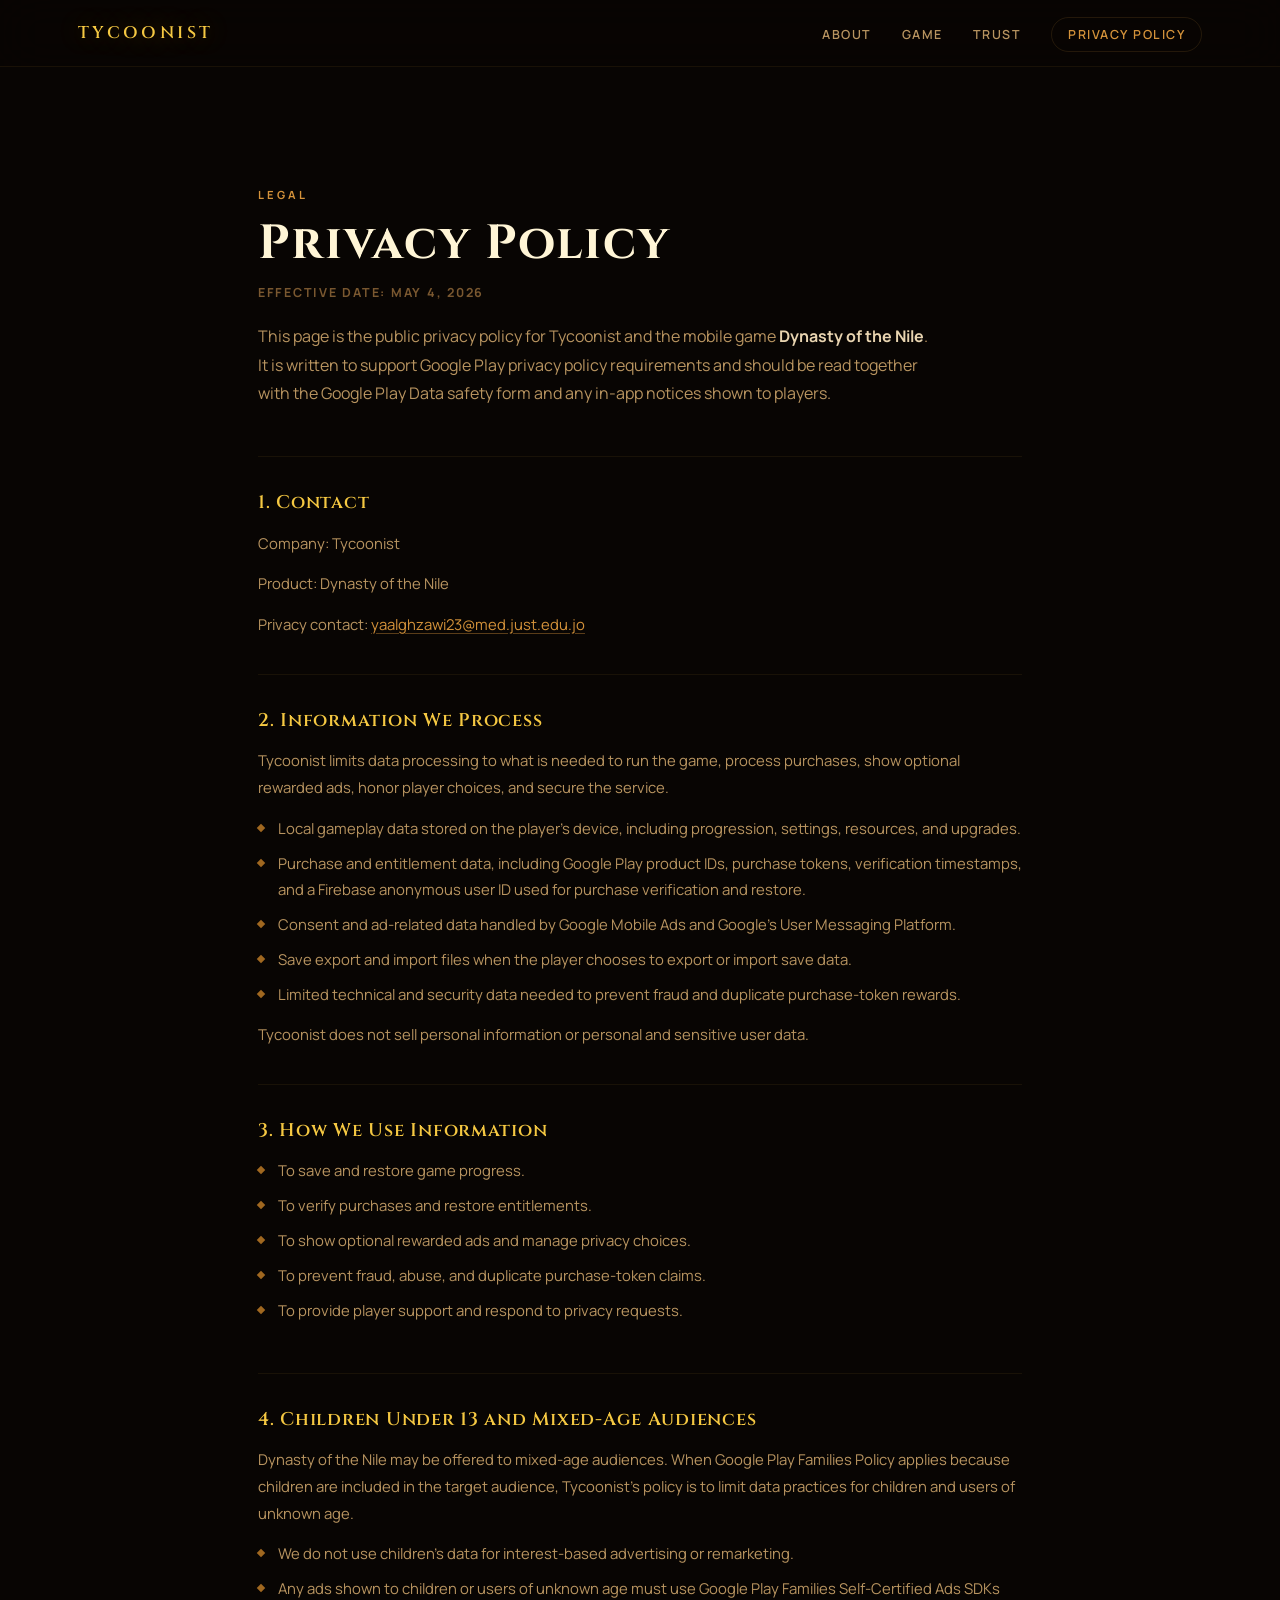
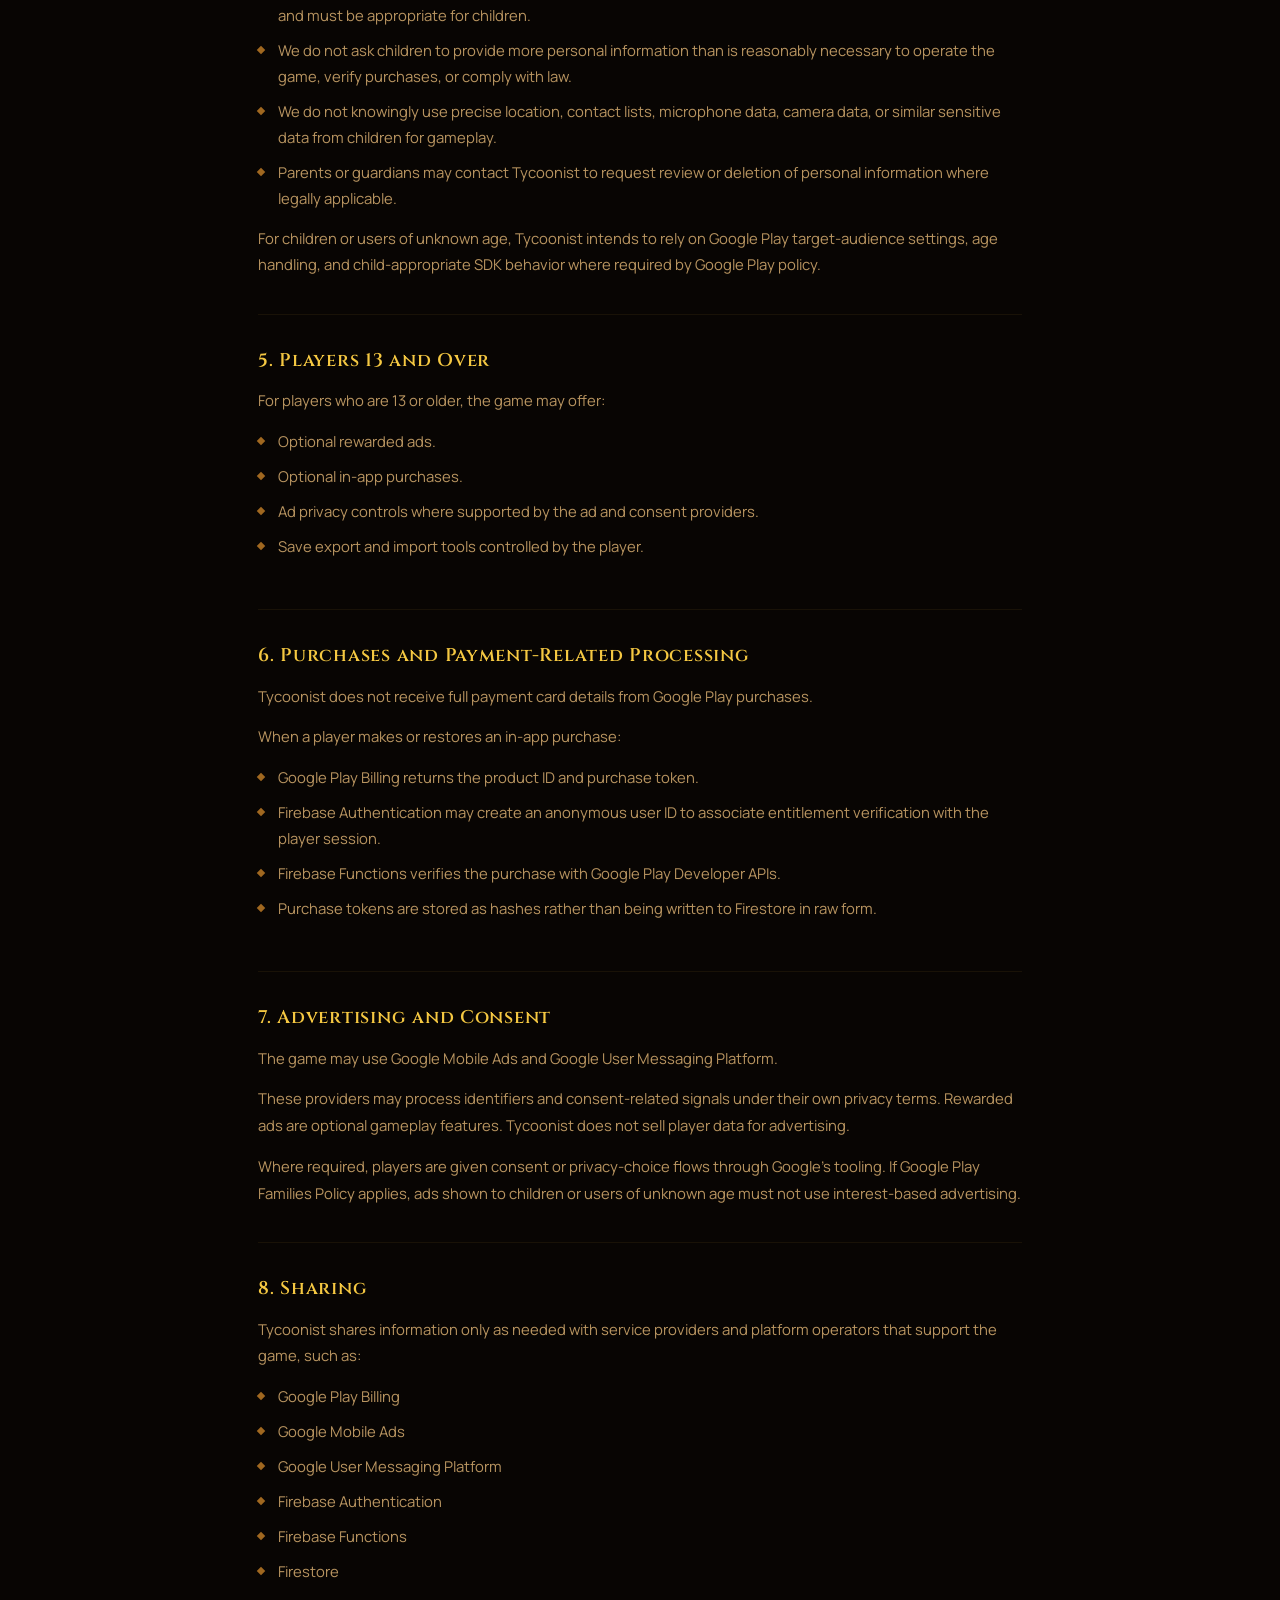
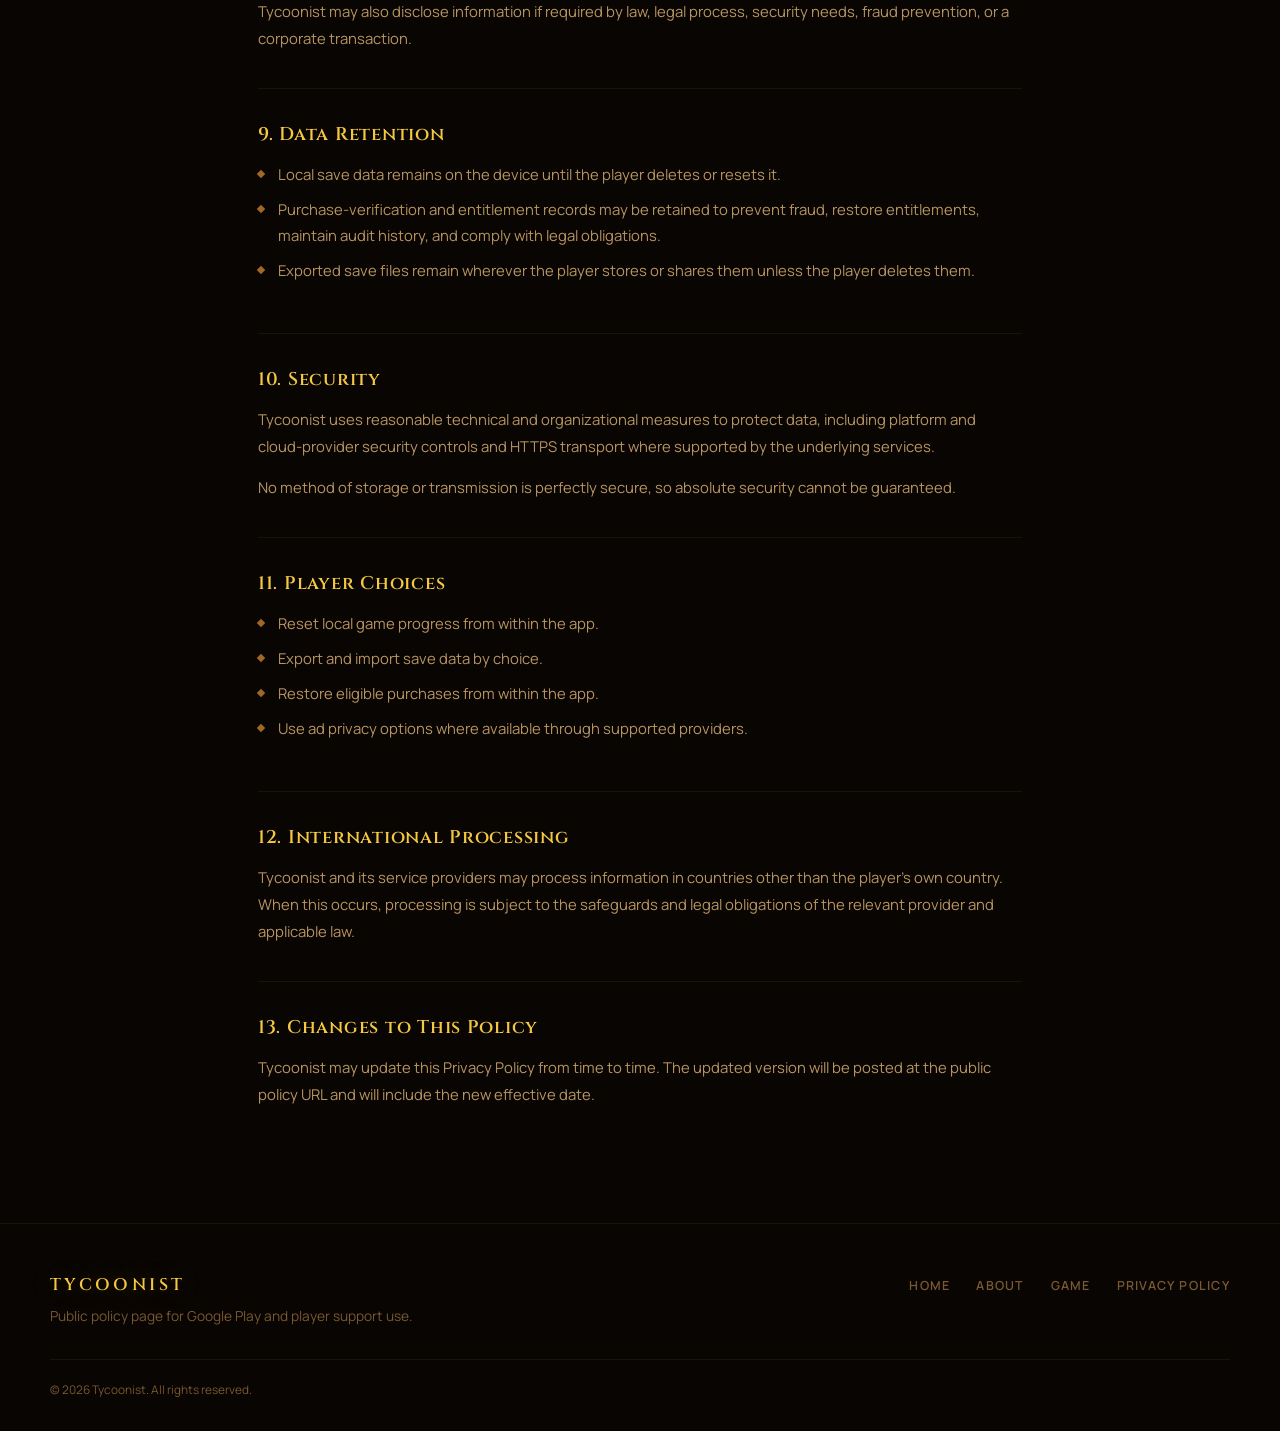
==== commit a56c8c5e: "Rename game from Pharaoh's Rise to Dynasty of the Nile Updated all references across index.html, pri" ====
--- a/privacy-policy.html
+++ b/privacy-policy.html
@@ -5,7 +5,7 @@
     <meta name="viewport" content="width=device-width, initial-scale=1.0" />
     <meta
       name="description"
-      content="Tycoonist privacy policy for Pharaoh's Rise, including disclosures for children under 13, users over 13, purchases, optional ads, and local save data."
+      content="Tycoonist privacy policy for Dynasty of the Nile, including disclosures for children under 13, users over 13, purchases, optional ads, and local save data."
     />
     <title>Privacy Policy — Tycoonist</title>
     <link rel="preconnect" href="https://fonts.googleapis.com" />
@@ -44,7 +44,7 @@
         <p class="policy-meta">Effective date: May 4, 2026</p>
         <p class="policy-intro">
           This page is the public privacy policy for Tycoonist and the mobile game
-          <strong>Pharaoh's Rise</strong>. It is written to support Google Play privacy
+          <strong>Dynasty of the Nile</strong>. It is written to support Google Play privacy
           policy requirements and should be read together with the Google Play Data safety
           form and any in-app notices shown to players.
         </p>
@@ -55,7 +55,7 @@
         <section class="policy-section">
           <h2>1. Contact</h2>
           <p>Company: Tycoonist</p>
-          <p>Product: Pharaoh's Rise</p>
+          <p>Product: Dynasty of the Nile</p>
           <p>
             Privacy contact:
             <a href="mailto:yaalghzawi23@med.just.edu.jo">yaalghzawi23@med.just.edu.jo</a>
@@ -108,7 +108,7 @@
         <section class="policy-section">
           <h2>4. Children Under 13 and Mixed-Age Audiences</h2>
           <p>
-            Pharaoh's Rise may be offered to mixed-age audiences. When Google Play Families
+            Dynasty of the Nile may be offered to mixed-age audiences. When Google Play Families
             Policy applies because children are included in the target audience, Tycoonist's
             policy is to limit data practices for children and users of unknown age.
           </p>
--- a/styles.css
+++ b/styles.css
@@ -377,10 +377,10 @@
 
 .hero-title-sub {
   font-family: "Cinzel", serif;
-  font-size: clamp(1.6rem, 5vw, 4.4rem);
+  font-size: clamp(1.2rem, 3.8vw, 3.4rem);
   font-weight: 400;
-  letter-spacing: 0.52em;
-  margin-top: 6px;
+  letter-spacing: 0.28em;
+  margin-top: 10px;
   background: linear-gradient(180deg, var(--gold-200) 0%, var(--gold-400) 100%);
   -webkit-background-clip: text;
   -webkit-text-fill-color: transparent;
